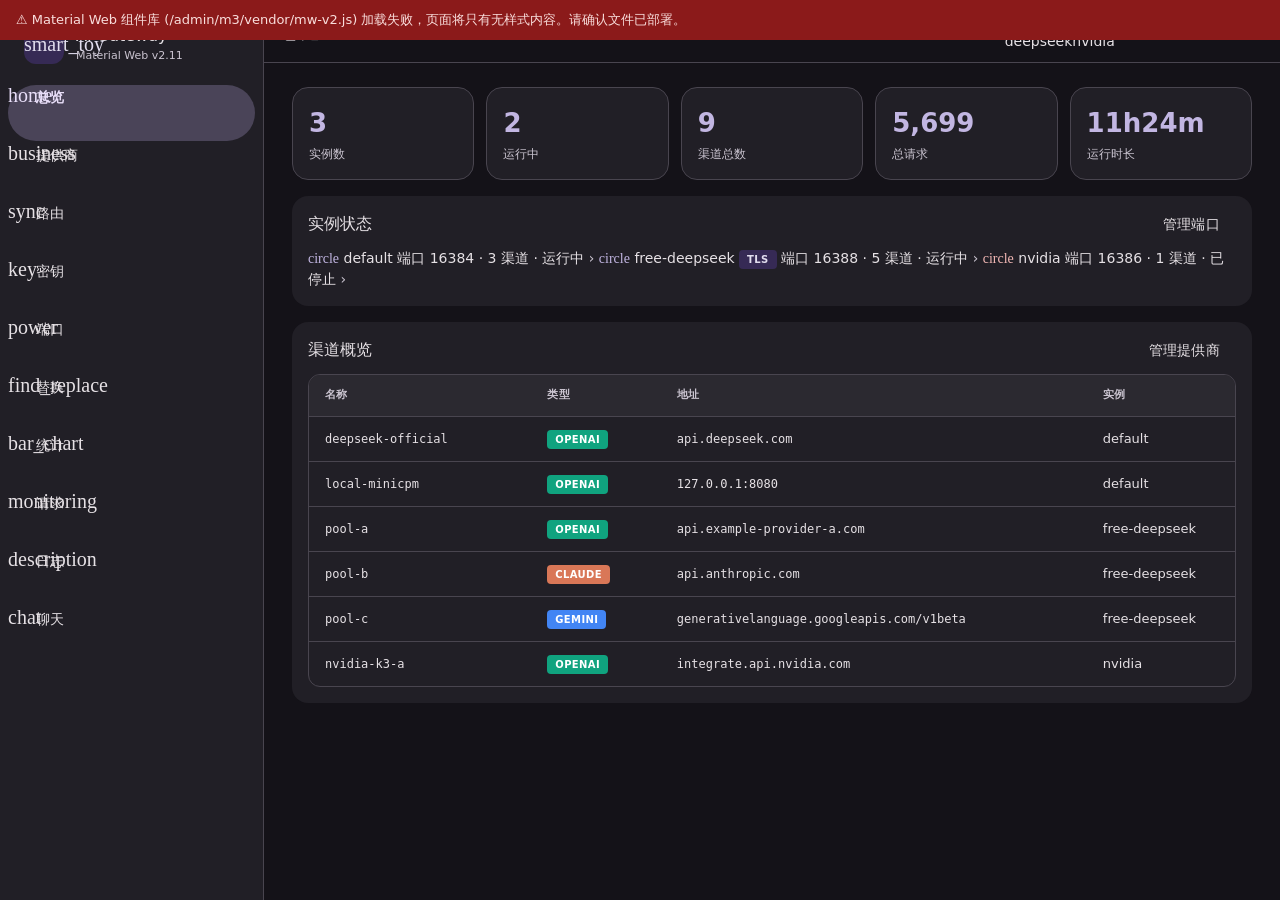
==== m3/v2/index.html @ 4de2e1b2 "first commit" ====
<!DOCTYPE html>
<html lang="zh-CN">
<head>
<meta charset="utf-8">
<meta name="viewport" content="width=device-width,initial-scale=1,viewport-fit=cover">
<meta name="theme-color" content="#141218">
<meta name="description" content="AI Gateway 管理面板 · Material Web 版">
<meta http-equiv="Cache-Control" content="no-cache,no-store,must-revalidate">
<title>AI Gateway · Material Web v2.11</title>
<style>
/* ============ Material Design 3 设计令牌 ============
   Material Web 组件原生读取 --md-sys-color-* / --md-sys-typescale-* / --md-sys-shape-*,
   所以这里定义的令牌会同时作用于组件与本页自定义结构, 保证视觉一致。 */
:root{
  /* === Material Design 3 Color Tokens (Dark) === */
  --md-sys-color-primary:#D0BCFF; --md-sys-color-on-primary:#381E72;
  --md-sys-color-primary-container:#4F378B; --md-sys-color-on-primary-container:#EADDFF;
  --md-sys-color-secondary:#CCC2DC; --md-sys-color-on-secondary:#332D41;
  --md-sys-color-secondary-container:#4A4458; --md-sys-color-on-secondary-container:#E8DEF8;
  --md-sys-color-tertiary:#EFB8C8; --md-sys-color-on-tertiary:#492532;
  --md-sys-color-tertiary-container:#633B48; --md-sys-color-on-tertiary-container:#FFD8E4;
  --md-sys-color-error:#F2B8B5; --md-sys-color-on-error:#601410;
  --md-sys-color-error-container:#8B1A1A; --md-sys-color-on-error-container:#F9DEDC;
  --md-sys-color-background:#141218; --md-sys-color-on-background:#E6E1E5;
  --md-sys-color-surface:#141218; --md-sys-color-on-surface:#E6E1E5;
  --md-sys-color-surface-variant:#49454F; --md-sys-color-on-surface-variant:#CAC4D0;
  --md-sys-color-surface-container-lowest:#0F0D13;
  --md-sys-color-surface-container-low:#1D1B20;
  --md-sys-color-surface-container:#211F26;
  --md-sys-color-surface-container-high:#2B2930;
  --md-sys-color-surface-container-highest:#36343B;
  --md-sys-color-inverse-surface:#E6E0E9; --md-sys-color-inverse-on-surface:#322F35;
  --md-sys-color-outline:#938F99; --md-sys-color-outline-variant:#49454F;
  --md-sys-color-shadow:#000000; --md-sys-color-scrim:#000000;
  --md-sys-color-surface-tint:#D0BCFF;
  --md-sys-color-primary-fixed:#EADDFF; --md-sys-color-on-primary-fixed:#21005D;
  --md-sys-color-primary-fixed-dim:#D0BCFF; --md-sys-color-on-primary-fixed-variant:#4F378B;
  --md-sys-color-secondary-fixed:#E8DEF8; --md-sys-color-on-secondary-fixed:#1D192B;
  --md-sys-color-secondary-fixed-dim:#CCC2DC; --md-sys-color-on-secondary-fixed-variant:#4A4458;
  --md-sys-color-tertiary-fixed:#FFD8E4; --md-sys-color-on-tertiary-fixed:#31111D;
  --md-sys-color-tertiary-fixed-dim:#EFB8C8; --md-sys-color-on-tertiary-fixed-variant:#633B48;
  --md-sys-color-error-fixed:#F9DEDC; --md-sys-color-on-error-fixed:#410E0B;
  --md-sys-color-error-fixed-dim:#F2B8B5; --md-sys-color-on-error-fixed-variant:#8B1A1A;
  
  /* === Typography Tokens ===
     注意: Material Web 组件读取的是「分量」令牌
     (--md-sys-typescale-<role>-size / -weight / -line-height / -font),
     只定义 font 简写组件读不到, 会退回内置默认(按钮 40px 高 / 14px 字 / Roboto),
     与本页 12~13px 的说明文字比例失调。故两套都写: 简写给本页自定义结构, 分量给组件。 */
  --md-ref-typeface-plain:system-ui,-apple-system,'Segoe UI',Roboto,'Noto Sans SC',sans-serif;
  --md-ref-typeface-brand:system-ui,-apple-system,'Segoe UI',Roboto,'Noto Sans SC',sans-serif;
  --md-ref-typeface-weight-regular:400;
  --md-ref-typeface-weight-medium:500;
  --md-ref-typeface-weight-bold:700;
  --md-sys-typescale-display-large:700 57px/64px sans-serif;
  --md-sys-typescale-headline-large:400 32px/40px sans-serif;
  --md-sys-typescale-headline-medium:400 28px/36px sans-serif;
  --md-sys-typescale-headline-small:400 24px/32px sans-serif;
  --md-sys-typescale-title-large:400 22px/28px sans-serif;
  --md-sys-typescale-title-medium:500 16px/24px sans-serif;
  --md-sys-typescale-title-small:500 14px/20px sans-serif;
  --md-sys-typescale-body-large:400 16px/24px sans-serif;
  --md-sys-typescale-body-medium:400 14px/24px sans-serif;
  --md-sys-typescale-body-small:400 12px/16px sans-serif;
  --md-sys-typescale-label-large:500 14px/20px sans-serif;
  --md-sys-typescale-label-medium:500 12px/16px sans-serif;
  --md-sys-typescale-label-small:500 11px/16px sans-serif;
  /* 分量令牌 (组件实际读取) */
  --md-sys-typescale-title-large-font:var(--md-ref-typeface-plain);      --md-sys-typescale-title-large-size:22px;      --md-sys-typescale-title-large-line-height:28px;      --md-sys-typescale-title-large-weight:400;
  --md-sys-typescale-title-medium-font:var(--md-ref-typeface-plain);     --md-sys-typescale-title-medium-size:16px;     --md-sys-typescale-title-medium-line-height:24px;     --md-sys-typescale-title-medium-weight:500;
  --md-sys-typescale-title-small-font:var(--md-ref-typeface-plain);      --md-sys-typescale-title-small-size:14px;      --md-sys-typescale-title-small-line-height:20px;      --md-sys-typescale-title-small-weight:500;
  --md-sys-typescale-body-large-font:var(--md-ref-typeface-plain);       --md-sys-typescale-body-large-size:16px;       --md-sys-typescale-body-large-line-height:24px;       --md-sys-typescale-body-large-weight:400;
  --md-sys-typescale-body-medium-font:var(--md-ref-typeface-plain);      --md-sys-typescale-body-medium-size:14px;      --md-sys-typescale-body-medium-line-height:20px;      --md-sys-typescale-body-medium-weight:400;
  --md-sys-typescale-body-small-font:var(--md-ref-typeface-plain);       --md-sys-typescale-body-small-size:12px;       --md-sys-typescale-body-small-line-height:16px;       --md-sys-typescale-body-small-weight:400;
  --md-sys-typescale-label-large-font:var(--md-ref-typeface-plain);      --md-sys-typescale-label-large-size:14px;      --md-sys-typescale-label-large-line-height:20px;      --md-sys-typescale-label-large-weight:500;
  --md-sys-typescale-label-medium-font:var(--md-ref-typeface-plain);     --md-sys-typescale-label-medium-size:12px;     --md-sys-typescale-label-medium-line-height:16px;     --md-sys-typescale-label-medium-weight:500;
  --md-sys-typescale-label-small-font:var(--md-ref-typeface-plain);      --md-sys-typescale-label-small-size:11px;      --md-sys-typescale-label-small-line-height:16px;      --md-sys-typescale-label-small-weight:500;
  /* headline-small: md-dialog 标题读取(缺 -font 会退回 Roboto, 中文标题字形与全站不一致) */
  --md-sys-typescale-headline-small-font:var(--md-ref-typeface-brand);   --md-sys-typescale-headline-small-size:24px;   --md-sys-typescale-headline-small-line-height:32px;  --md-sys-typescale-headline-small-weight:400;
  /* md-icon: 默认字体族是 Material Symbols Outlined(CDN 外链, 本机不可达)。
     改为跟随页面字体, 图标一律用 emoji 字形, 零外部依赖。 */
  --md-icon-font:'Material Symbols Outlined';
  --md-icon-size:22px;
  
  /* === Shape Tokens === */
  --md-sys-shape-corner-none:0px;
  --md-sys-shape-corner-tiny:2px;
  --md-sys-shape-corner-small:4px;
  --md-sys-shape-corner-medium:8px;
  --md-sys-shape-corner-large:12px;
  --md-sys-shape-corner-extra-large:16px;
  --md-sys-shape-corner-full:9999px;
  
  /* === Elevation Tokens === */
  --md-sys-elevation-level1:0 1px 3px 1px rgba(0,0,0,.15),0 1px 2px rgba(0,0,0,.3);
  --md-sys-elevation-level2:0 2px 6px 2px rgba(0,0,0,.15),0 1px 2px rgba(0,0,0,.3);
  --md-sys-elevation-level3:0 4px 8px 3px rgba(0,0,0,.15),0 1px 3px rgba(0,0,0,.3);
  
  /* 暗色专属补充: body 背景用的 surface-dim 必须在暗色下定义,
     否则 body{background:var(--md-sys-color-surface-dim)} 整条声明失效 */
  --md-sys-color-surface-dim:#141218; --md-sys-color-surface-bright:#3B383E;
  /* 卡片圆角加深(覆盖上面的基础值) */
  --md-sys-shape-corner-medium:12px; --md-sys-shape-corner-large:16px;

  color-scheme:dark;
}
[data-theme="light"]{
    --md-sys-color-primary:#6750A4; --md-sys-color-on-primary:#FFFFFF;
    --md-sys-color-primary-container:#EADDFF; --md-sys-color-on-primary-container:#21005D;
    --md-sys-color-secondary:#625B71; --md-sys-color-on-secondary:#FFFFFF;
    --md-sys-color-secondary-container:#E8DEF8; --md-sys-color-on-secondary-container:#1D192B;
    --md-sys-color-error:#B3261E; --md-sys-color-on-error:#FFFFFF;
    --md-sys-color-error-container:#F9DEDC; --md-sys-color-on-error-container:#410E0B;
    --md-sys-color-surface-dim:#DED8E1; --md-sys-color-surface:#FEF7FF;
    --md-sys-color-surface-bright:#FEF7FF;
    --md-sys-color-surface-container-lowest:#FFFFFF; --md-sys-color-surface-container-low:#F7F2FA;
    --md-sys-color-surface-container:#F3EDF7; --md-sys-color-surface-container-high:#ECE6F0;
    --md-sys-color-surface-container-highest:#E6E0E9;
    --md-sys-color-on-surface:#1D1B20; --md-sys-color-on-surface-variant:#49454F;
    --md-sys-color-outline:#79747E; --md-sys-color-outline-variant:#CAC4D0;
    --md-sys-color-inverse-surface:#322F35; --md-sys-color-inverse-on-surface:#F5EFF7;
    color-scheme: light;
  }
*,*::before,*::after{box-sizing:border-box;margin:0;padding:0}
html{-webkit-tap-highlight-color:transparent}
body{
  font-family:system-ui,-apple-system,'Segoe UI',Roboto,'Noto Sans SC',sans-serif;
  background:var(--md-sys-color-surface-dim); color:var(--md-sys-color-on-surface);
  font-size:14px; line-height:1.5; height:100dvh;
  display:flex; position:fixed; inset:0;
}
@media(prefers-reduced-motion:reduce){*,*::before,*::after{animation-duration:.01ms!important;transition-duration:.01ms!important}}

/* ============ 兼容性提示条 ============ */
.compat-bar{position:fixed;top:0;left:0;right:0;z-index:9999;padding:10px 16px;font-size:13px;
  background:var(--md-sys-color-error-container);color:var(--md-sys-color-on-error-container);display:none}
.compat-bar.show{display:block}

/* ============ 桌面侧栏 ============ */
.rail{display:none;width:264px;flex-shrink:0;flex-direction:column;gap:4px;padding:12px 8px;
  background:var(--md-sys-color-surface-container);border-right:1px solid var(--md-sys-color-outline-variant);overflow-y:auto}
.rail-brand{display:flex;align-items:center;gap:12px;padding:12px 16px 16px}
.rail-brand .logo{width:40px;height:40px;border-radius:12px;background:var(--md-sys-color-primary-container);
  color:var(--md-sys-color-on-primary-container);display:grid;place-items:center;font-size:20px;flex-shrink:0}
.rail-brand .name{font-size:16px;font-weight:500}
.rail-brand .ver{font-size:11px;color:var(--md-sys-color-on-surface-variant)}
.rail md-list{display:flex;flex-direction:column;gap:2px}
.rail md-list-item{border-radius:999px;cursor:pointer;min-height:56px;
  --md-list-container-color:transparent;--md-list-item-leading-icon-color:var(--md-sys-color-on-surface-variant)}
.rail md-list-item[active]{background:var(--md-sys-color-secondary-container);color:var(--md-sys-color-on-secondary-container)}
.rail md-list-item[active] [slot=headline]{font-weight:600}
.rail md-list-item [slot=start]{font-size:22px;width:24px;text-align:center}

/* ============ 主区 ============ */
.shell{flex:1;display:flex;flex-direction:column;min-width:0}
.topbar{display:flex;align-items:center;justify-content:space-between;gap:8px;flex-wrap:wrap;
  padding:10px 16px;background:var(--md-sys-color-surface);border-bottom:1px solid var(--md-sys-color-outline-variant);flex-shrink:0}
.topbar h1{font-size:20px;font-weight:500;letter-spacing:.1px;min-width:0;overflow:hidden;text-overflow:ellipsis;white-space:nowrap}
.topbar .tools{display:flex;align-items:center;gap:6px;flex-wrap:wrap;min-width:0}
/* 顶栏控件紧凑化: 选择器去浮标签缩高度、芯片图标不贴字、刷新按钮同高 */
#topInst{--md-outlined-field-top-space:8px;--md-outlined-field-bottom-space:8px;
  --md-sys-typescale-body-large-size:14px;--md-sys-typescale-body-large-line-height:20px;
  width:118px;min-width:118px;max-width:118px}
#modeChip{--md-assist-chip-icon-label-space:6px}
#modeChip md-icon{--md-icon-size:18px}
#refreshBtn{--md-outlined-icon-button-container-height:36px;--md-outlined-icon-button-icon-size:20px}
.main{flex:1;display:flex;flex-direction:column;overflow-y:auto;-webkit-overflow-scrolling:touch;
  overscroll-behavior:contain;padding:20px;padding-bottom:calc(20px + env(safe-area-inset-bottom))}
.page{flex:0 0 auto}
/* 页面切换动画 */
.page.anim-in{animation:pageIn .28s cubic-bezier(.2,0,0,1)}
@keyframes pageIn{from{opacity:0;transform:translateY(8px)}to{opacity:1;transform:translateY(0)}}
@media(prefers-reduced-motion:reduce){.page.anim-in{animation:none}}
@media(min-width:840px){ .rail{display:flex} .navbar{display:none!important} .main{padding:24px 28px} }
@media(max-width:839px){ .main{padding:16px;padding-bottom:calc(96px + env(safe-area-inset-bottom))} }

/* ============ 移动底部导航 ============ */
.navbar{position:fixed;bottom:0;left:0;right:0;z-index:100;padding-bottom:env(safe-area-inset-bottom)}
md-navigation-bar.navbar{background:var(--md-sys-color-surface-container);border-top:1px solid var(--md-sys-color-outline-variant)}

/* ============ Material Web 未提供的结构件 ============ */
/* 统计卡 */
.stat-row{display:grid;grid-template-columns:repeat(auto-fit,minmax(140px,1fr));gap:12px;margin-bottom:16px}
.stat-box{background:var(--md-sys-color-surface-container);border-radius:var(--md-sys-shape-corner-large);
  padding:16px;border:1px solid var(--md-sys-color-outline-variant);min-width:0}
.stat-box .num{font-size:26px;font-weight:600;color:var(--md-sys-color-primary);min-width:0;
  overflow:hidden;text-overflow:ellipsis;white-space:nowrap;font-variant-numeric:tabular-nums}
.stat-box .lbl{font-size:12px;color:var(--md-sys-color-on-surface-variant);margin-top:2px}
@media(max-width:600px){ .stat-row{grid-template-columns:repeat(2,1fr)} .stat-box .num{font-size:22px} }

/* 表格: Material Web 无表格组件, 保留手写。定宽 + 截断, 机制上禁止横向拖动 */
.tbl-wrap{border-radius:var(--md-sys-shape-corner-medium);border:1px solid var(--md-sys-color-outline-variant);overflow:hidden}
table.tbl{width:100%;table-layout:fixed;border-collapse:collapse;font-size:13px}
.tbl th,.tbl td{padding:12px 16px;text-align:left;border-bottom:1px solid var(--md-sys-color-outline-variant);
  overflow:hidden;text-overflow:ellipsis;white-space:nowrap}
.tbl th{font-size:11px;font-weight:600;text-transform:uppercase;letter-spacing:.04em;
  color:var(--md-sys-color-on-surface-variant);background:var(--md-sys-color-surface-container-high)}
.tbl tr:last-child td{border-bottom:none}
.tbl .mono{font-family:ui-monospace,SFMono-Regular,Menlo,Monaco,Consolas,monospace;font-size:12px}
.truncate{overflow:hidden;text-overflow:ellipsis;white-space:nowrap}
.row-acts{display:flex;gap:8px;flex-wrap:wrap}
@media(max-width:600px){
  .tbl th,.tbl td{padding:8px 10px}
  .tbl{font-size:12px}
  .tbl .mono{font-size:11px}
  .row-acts{flex-direction:row;gap:6px;flex-wrap:nowrap;justify-content:flex-end}
  /* 提供商表(6列)手机上收起 类型/代理/模型, 只留 名称/BaseURL/操作 */
  #pv-table th:nth-child(2),#pv-table td:nth-child(2),
  #pv-table th:nth-child(4),#pv-table td:nth-child(4),
  #pv-table th:nth-child(5),#pv-table td:nth-child(5){display:none}
  /* !important: th 上有内联宽度, 内联样式优先级高于普通 CSS, 不加会被忽略 */
  #pv-table th:nth-child(1),#pv-table td:nth-child(1){width:44%!important}
  #pv-table th:nth-child(3),#pv-table td:nth-child(3){width:26%!important}
  #pv-table th:nth-child(6),#pv-table td:nth-child(6){width:30%!important}
  /* 代理表: 收窄前三列, 给操作列留足空间 */
  #px-table th:nth-child(1),#px-table td:nth-child(1){width:18%!important}
  #px-table th:nth-child(2),#px-table td:nth-child(2){width:12%!important}
  #px-table th:nth-child(3),#px-table td:nth-child(3){width:40%!important}
  #px-table th:nth-child(4),#px-table td:nth-child(4){width:30%!important}
  /* 表格内操作按钮紧凑化: 默认 min-width:64px 的按钮在窄列里放不下会被裁 */
  .tbl .row-acts md-outlined-button,.tbl .row-acts md-text-button{
    min-width:0!important;padding:0 8px!important;font-size:12px!important;
    --md-outlined-button-container-height:32px;--md-text-button-container-height:32px;
    --md-outlined-button-label-text-size:12px;--md-text-button-label-text-size:12px;
    --md-outlined-button-icon-size:16px;--md-text-button-icon-size:16px;
    --md-sys-typescale-label-large-size:12px;--md-sys-typescale-label-large-line-height:16px}
  .tbl .row-acts{gap:4px}
  #ov-ch-table th:nth-child(2),#ov-ch-table td:nth-child(2){display:none}
}

/* 日志 */
.log-box{background:var(--md-sys-color-surface-container-lowest);border:1px solid var(--md-sys-color-outline-variant);
  border-radius:var(--md-sys-shape-corner-large);padding:16px;font-family:ui-monospace,Menlo,Consolas,monospace;
  font-size:12px;max-height:400px;overflow-y:auto;white-space:pre-wrap;overflow-wrap:anywhere;word-break:normal;
  color:var(--md-sys-color-on-surface-variant)}
#page-logs{flex:1 1 auto;min-height:0;display:flex;flex-direction:column}
#page-logs md-filled-card{flex:1 1 auto;min-height:0;display:flex;flex-direction:column}
#page-logs .card-head{flex-shrink:0}
#lg-box{flex:1 1 auto;min-height:0;max-height:none;border:none;background:transparent;padding:0 4px}

/* 聊天 */
#page-chat{flex:1 1 auto;min-height:0;display:flex;flex-direction:column}
#page-chat md-filled-card{flex:1 1 auto;min-height:0;display:flex;flex-direction:column;overflow:hidden}
#page-chat .card-head{flex-shrink:0}
.chat-msgs{flex:1 1 auto;min-height:0;overflow-y:auto;-webkit-overflow-scrolling:touch;overscroll-behavior:contain;
  display:flex;flex-direction:column;gap:14px;padding:16px 4px}
.chat-msg{display:flex;gap:10px;align-items:flex-start;flex:0 0 auto}
.chat-ava{width:32px;height:32px;border-radius:50%;display:grid;place-items:center;font-size:15px;flex-shrink:0;
  background:var(--md-sys-color-secondary-container);color:var(--md-sys-color-on-secondary-container)}
.chat-msg.user .chat-ava{background:var(--md-sys-color-primary-container);color:var(--md-sys-color-on-primary-container)}
.chat-body{flex:1 1 auto;min-width:0}
.chat-meta{display:flex;align-items:center;gap:8px;margin-bottom:4px;font-size:11px;font-weight:500;
  letter-spacing:.3px;color:var(--md-sys-color-on-surface-variant)}
.chat-meta .who{color:var(--md-sys-color-on-surface)}
.chat-copy{border:none;background:transparent;color:var(--md-sys-color-on-surface-variant);font-size:11px;
  cursor:pointer;padding:2px 6px;border-radius:6px;line-height:1;opacity:.7;font-family:inherit}
.chat-copy:hover{background:var(--md-sys-color-surface-container-highest);opacity:1}
.chat-bubble{background:var(--md-sys-color-surface-container-high);border-radius:4px 14px 14px 14px;
  padding:10px 14px;font-size:14px;line-height:1.65;white-space:pre-wrap;overflow-wrap:anywhere;
  word-break:normal;color:var(--md-sys-color-on-surface)}
.chat-msg.user .chat-bubble{background:var(--md-sys-color-primary-container);color:var(--md-sys-color-on-primary-container)}
.chat-cursor::after{content:'▍';margin-left:1px;color:var(--md-sys-color-primary);animation:blink 1s step-end infinite}
@keyframes blink{50%{opacity:0}}
.chat-jump{position:absolute;left:50%;bottom:92px;transform:translateX(-50%);z-index:5}
.chat-input-row{display:flex;align-items:flex-end;gap:8px;padding:12px 4px 0;flex-shrink:0}
.chat-input-row md-outlined-text-field{flex:1 1 auto;min-width:0}
@media(max-width:600px){ .chat-msgs{padding:12px 0} .chat-input-row{padding:10px 0 0} }

/* 卡片内通用 */
.card-head{display:flex;align-items:center;justify-content:space-between;gap:8px 12px;flex-wrap:wrap;margin-bottom:12px}
.card-title{font-size:16px;font-weight:500}
.card-sub{font-size:13px;color:var(--md-sys-color-on-surface-variant)}
md-filled-card{background:var(--md-sys-color-surface-container);border-radius:var(--md-sys-shape-corner-large);
  padding:16px;margin-bottom:16px;display:block}
md-list{display:block}
md-list-item{--md-list-container-color:transparent}
.list-gap{display:flex;flex-direction:column;gap:8px}
.empty{padding:40px 16px;text-align:center;color:var(--md-sys-color-on-surface-variant)}
.tag{display:inline-block;font-size:10px;font-weight:600;padding:2px 8px;border-radius:4px;text-transform:uppercase;letter-spacing:.04em}
.tag.openai{background:#10A37F;color:#fff}.tag.claude{background:#D97757;color:#fff}.tag.gemini{background:#4285F4;color:#fff}
.tag.default{background:var(--md-sys-color-primary-container);color:var(--md-sys-color-on-primary-container)}
.muted{color:var(--md-sys-color-on-surface-variant)}
.small{font-size:12px}
.grid-form{display:flex;gap:16px;flex-wrap:wrap}
.grid-form > *{flex:1 1 180px;min-width:0}
.hidden{display:none!important}

/* Snackbar (Material Web v2 已移除 md-snackbar, 保留原生实现) */
#snackbar{position:fixed;left:50%;bottom:96px;transform:translateX(-50%) translateY(20px);
  background:var(--md-sys-color-inverse-surface);color:var(--md-sys-color-inverse-on-surface);
  padding:14px 24px;border-radius:8px;font-size:14px;font-weight:500;box-shadow:0 4px 12px rgba(0,0,0,.4);
  z-index:3000;opacity:0;transition:opacity .3s,transform .3s;max-width:90vw;pointer-events:none}
#snackbar.show{opacity:1;transform:translateX(-50%) translateY(0)}
#snackbar.err{background:var(--md-sys-color-error-container);color:var(--md-sys-color-on-error-container)}
/* ============ Dialog 样式 ============ */
/* ============ 对话框(纯 HTML/CSS, 不依赖 shadow DOM) ============ */
.dlg-overlay{position:fixed;inset:0;z-index:5000;display:flex;align-items:center;justify-content:center;
  background:rgba(0,0,0,.5);backdrop-filter:blur(2px);padding:16px}
.dlg-overlay[hidden]{display:none}
.dlg-box{background:var(--md-sys-color-surface-container-high);border-radius:28px;
  width:min(420px,100%);max-height:min(80vh,600px);display:flex;flex-direction:column;
  box-shadow:0 8px 32px rgba(0,0,0,.4);overflow:hidden}
.dlg-head{display:flex;align-items:center;justify-content:space-between;padding:20px 24px 0;flex-shrink:0}
.dlg-head h3{font-size:18px;font-weight:500;line-height:26px;margin:0;color:var(--md-sys-color-on-surface)}
.dlg-x{background:none;border:none;color:var(--md-sys-color-on-surface-variant);font-size:18px;
  width:32px;height:32px;border-radius:50%;cursor:pointer;display:flex;align-items:center;justify-content:center;flex-shrink:0}
.dlg-x:hover{background:var(--md-sys-color-surface-container-highest)}
.dlg-body{padding:16px 24px;overflow-y:auto;flex:1;display:flex;flex-direction:column;gap:14px}
.dlg-foot{display:flex;justify-content:flex-end;gap:8px;padding:12px 24px 20px;flex-shrink:0}
/* 纯 HTML 按钮(对话框内用) */
.pbtn{border:none;cursor:pointer;font-size:13px;font-weight:500;border-radius:20px;
  height:34px;padding:0 20px;display:inline-flex;align-items:center;justify-content:center;gap:6px;
  transition:background .15s,box-shadow .15s;font-family:inherit}
.pbtn-filled{background:var(--md-sys-color-primary);color:var(--md-sys-color-on-primary)}
.pbtn-filled:hover{box-shadow:0 2px 8px rgba(0,0,0,.25)}
.pbtn-text{background:transparent;color:var(--md-sys-color-primary)}
.pbtn-text:hover{background:var(--md-sys-color-primary);opacity:.08}
.pbtn[hidden]{display:none}
/* 模型改名标签编辑器 */
.mm-row{display:grid;grid-template-columns:1fr 1fr 48px;gap:8px;align-items:stretch}
.mm-row md-outlined-text-field{width:100%;--md-outlined-field-top-space:12px;--md-outlined-field-bottom-space:12px;--md-sys-typescale-body-large-size:13px}
.mm-add-btn{width:48px;border:none;border-radius:12px;cursor:pointer;background:var(--md-sys-color-primary);color:var(--md-sys-color-on-primary);display:flex;align-items:center;justify-content:center}
.mm-add-btn .msym{font-size:22px}
.mm-chips{display:flex;flex-wrap:wrap;gap:6px;margin-top:2px}
.mm-chip{display:inline-flex;align-items:center;gap:5px;background:var(--md-sys-color-surface-container-highest);
  border:1px solid var(--md-sys-color-outline-variant);border-radius:16px;padding:4px 5px 4px 10px;font-size:12px;
  max-width:100%;touch-action:pan-y;transition:transform .18s cubic-bezier(.2,0,0,1),opacity .18s;user-select:none}
.mm-chip .arrow{color:var(--md-sys-color-primary)}
.mm-chip .nm{max-width:120px;overflow:hidden;text-overflow:ellipsis;white-space:nowrap}
.mm-x{border:none;background:none;color:var(--md-sys-color-on-surface-variant);cursor:pointer;font-size:13px;
  width:22px;height:22px;border-radius:50%;display:flex;align-items:center;justify-content:center;padding:0;flex-shrink:0}
.mm-x:hover{color:var(--md-sys-color-error);background:var(--md-sys-color-error-container)}

/* ============ 组件尺寸与页面文字比例协调 ============
   Material Web 按钮默认 40px 高 / 14px 字, 而本页表格与列表正文是 12~13px,
   视觉上按钮明显偏大。这里统一到 MD3「小按钮」档(32px / 13px), 并让文字层级明确。 */
/* 按钮尺寸: 不压缩高度(避免文字溢出), 只控字号+加水平内边距让文字有呼吸空间 */
md-text-button,md-outlined-button,md-filled-button,md-filled-tonal-button{min-width:64px!important;
  border-radius:16px!important;padding:0 16px!important;
  --md-text-button-container-shape:16px;--md-outlined-button-container-shape:16px;
  --md-filled-button-container-shape:16px;--md-filled-tonal-button-container-shape:16px;
  font-size:14px!important;letter-spacing:.02em;
  --md-sys-typescale-label-large-size:14px;
  --md-text-button-container-height:36px;--md-text-button-label-text-size:14px;--md-text-button-label-text-line-height:20px;--md-text-button-icon-size:18px;
  --md-outlined-button-container-height:36px;--md-outlined-button-label-text-size:14px;--md-outlined-button-label-text-line-height:20px;--md-outlined-button-icon-size:18px;
  --md-filled-button-container-height:36px;--md-filled-button-label-text-size:14px;--md-filled-button-label-text-line-height:20px;--md-filled-button-icon-size:18px;
  --md-filled-tonal-button-container-height:36px;--md-filled-tonal-button-label-text-size:14px;--md-filled-tonal-button-label-text-line-height:20px;--md-filled-tonal-button-icon-size:18px}
md-text-button       {--md-text-button-container-height:36px;       --md-text-button-label-text-size:14px;       --md-text-button-label-text-line-height:20px;       --md-text-button-icon-size:18px}
md-outlined-button   {--md-outlined-button-container-height:36px;   --md-outlined-button-label-text-size:14px;   --md-outlined-button-label-text-line-height:20px;   --md-outlined-button-icon-size:18px}
md-filled-button     {--md-filled-button-container-height:36px;     --md-filled-button-label-text-size:14px;     --md-filled-button-label-text-line-height:20px;     --md-filled-button-icon-size:18px}
md-filled-tonal-button{--md-filled-tonal-button-container-height:36px;--md-filled-tonal-button-label-text-size:14px;--md-filled-tonal-button-label-text-line-height:20px;--md-filled-tonal-button-icon-size:18px}
md-assist-chip       {font-size:13px!important;
  --md-assist-chip-container-height:32px;--md-assist-chip-label-text-size:13px;--md-assist-chip-label-text-line-height:18px;--md-assist-chip-icon-size:16px}
md-list-item         {--md-list-item-label-text-size:14px;--md-list-item-label-text-line-height:20px;
                      --md-list-item-supporting-text-size:12px;--md-list-item-supporting-text-line-height:16px;
                      --md-list-item-trailing-supporting-text-size:12px;--md-list-item-trailing-supporting-text-line-height:16px;
                      --md-list-item-one-line-container-height:56px;--md-list-item-two-line-container-height:64px}
md-navigation-bar    {--md-navigation-bar-container-height:64px;--md-navigation-bar-icon-size:22px;
                      --md-navigation-bar-label-text-size:12px;--md-navigation-bar-label-text-line-height:16px}
/* emoji 图标: md-icon 默认按 Material Symbols 字体渲染(外链不可达), 改用系统字体并允许 emoji 着色 */
/* Material Symbols Outlined: 本地字体(/admin/m3/vendor/), 零 CDN 依赖 */
@font-face{
  font-family:'Material Symbols Outlined';
  font-style:normal;font-weight:400;
  src:url('/admin/m3/vendor/material-symbols-outlined.woff2') format('woff2');
  font-display:block}
/* 非 md-icon 场景(logo/头像/tag 内小图标)通用词形图标类 */
.msym{font-family:'Material Symbols Outlined';font-weight:normal;font-style:normal;
  display:inline-block;line-height:1;letter-spacing:normal;text-transform:none;white-space:nowrap;
  direction:ltr;font-feature-settings:'liga';-webkit-font-smoothing:antialiased;
  font-variation-settings:'FILL' 0,'wght' 400,'GRAD' 0,'opsz' 24;user-select:none}
.tag .msym{font-size:11px;vertical-align:-1px;margin-right:1px}
.msym.ok{color:var(--md-sys-color-primary);font-variation-settings:'FILL' 1,'wght' 400,'GRAD' 0,'opsz' 24}
.msym.err{color:var(--md-sys-color-error);font-variation-settings:'FILL' 1,'wght' 400,'GRAD' 0,'opsz' 24}
md-icon{font-feature-settings:'liga';letter-spacing:normal;line-height:1;
  font-variation-settings:'FILL' 0,'wght' 400,'GRAD' 0,'opsz' 24}
md-navigation-tab md-icon[slot=active-icon]{font-variation-settings:'FILL' 1,'wght' 400,'GRAD' 0,'opsz' 24}
.rail md-list-item [slot=start]{font-size:20px;width:24px;text-align:center;flex-shrink:0}
</style>
</head>
<body>

<div class="compat-bar" id="compatBar" role="alert"></div>

<!-- ============ 桌面侧栏 ============ -->
<nav class="rail" id="rail" aria-label="主导航">
  <div class="rail-brand">
    <div class="logo" aria-hidden="true"><span class="msym">smart_toy</span></div>
    <div><div class="name">AI Gateway</div><div class="ver">Material Web v2.11</div></div>
  </div>
  <md-list id="railList"></md-list>
</nav>

<!-- ============ 主区 ============ -->
<div class="shell">
  <header class="topbar">
    <h1 id="pageTitle">总览</h1>
    <div class="tools">
      <md-assist-chip id="modeChip" label="Mock" aria-label="切换数据源"><md-icon slot="icon" id="modeChipIc">inventory_2</md-icon></md-assist-chip>
      <md-outlined-select id="topInst" aria-label="当前实例"></md-outlined-select>
      <md-outlined-icon-button id="refreshBtn" aria-label="刷新" title="刷新"><md-icon>refresh</md-icon></md-outlined-icon-button>
      <md-outlined-icon-button id="keyBtn" aria-label="管理密码" title="管理密码"><md-icon>key</md-icon></md-outlined-icon-button>
      <md-outlined-icon-button id="thBtn" aria-label="主题" title="主题"><md-icon>palette</md-icon></md-outlined-icon-button>
    </div>
  </header>

  <main class="main" id="main">

    <section id="page-overview" class="page">
      <div class="stat-row" role="region" aria-label="统计概览">
        <div class="stat-box"><div class="num" id="ov-instances">-</div><div class="lbl">实例数</div></div>
        <div class="stat-box"><div class="num" id="ov-running">-</div><div class="lbl">运行中</div></div>
        <div class="stat-box"><div class="num" id="ov-channels">-</div><div class="lbl">渠道总数</div></div>
        <div class="stat-box"><div class="num" id="ov-requests">-</div><div class="lbl">总请求</div></div>
        <div class="stat-box"><div class="num" id="ov-uptime">-</div><div class="lbl">运行时长</div></div>
      </div>
      <md-filled-card>
        <div class="card-head"><div><div class="card-title">实例状态</div></div>
          <md-text-button data-goto="ports">管理端口</md-text-button></div>
        <div id="ov-inst-list"><md-linear-progress indeterminate></md-linear-progress></div>
      </md-filled-card>
      <md-filled-card>
        <div class="card-head"><div><div class="card-title">渠道概览</div></div>
          <md-text-button data-goto="providers">管理提供商</md-text-button></div>
        <div id="ov-ch-list"><div class="empty">加载中…</div></div>
      </md-filled-card>
    </section>

    <section id="page-providers" class="page hidden" hidden>
      <md-filled-card>
        <div class="card-head">
          <div><div class="card-title">AI 提供商</div><div class="card-sub">管理渠道配置</div></div>
          <md-filled-button id="pv-add"><md-icon slot="icon">add</md-icon>添加渠道</md-filled-button>
        </div>
        <div class="tbl-wrap"><table class="tbl" id="pv-table" aria-label="渠道列表">
          <thead><tr><th style="width:15%">名称</th><th style="width:9%">类型</th><th style="width:26%">Base URL</th><th style="width:11%">代理</th><th style="width:17%">模型</th><th style="width:22%"></th></tr></thead>
          <tbody></tbody></table></div>
      </md-filled-card>
      <md-filled-card>
        <div class="card-head"><div><div class="card-title">代理服务器</div><div class="card-sub">渠道出站代理(SOCKS5 / HTTP)</div></div>
          <md-filled-tonal-button id="px-add"><md-icon slot="icon">add</md-icon>添加代理</md-filled-tonal-button>
        </div>
        <div class="tbl-wrap"><table class="tbl" id="px-table" aria-label="代理列表">
          <thead><tr><th style="width:20%">名称</th><th style="width:14%">类型</th><th style="width:42%">地址</th><th style="width:24%"></th></tr></thead>
          <tbody></tbody></table></div>
      </md-filled-card>
    </section>

    <section id="page-routing" class="page hidden" hidden>
      <md-filled-card>
        <div class="card-head"><div><div class="card-title">路由策略</div><div class="card-sub">模型映射与故障切换</div></div></div>
        <div class="grid-form" style="margin-bottom:16px">
          <md-outlined-text-field id="rt-maxRetry" label="最大重试" type="number" value="3" helper="失败后切换上限"></md-outlined-text-field>
          <md-outlined-text-field id="rt-timeout" label="超时(秒)" type="number" value="60" helper="请求阈值"></md-outlined-text-field>
          <md-outlined-text-field id="rt-cooldown" label="冷却(秒)" type="number" value="30" helper="渠道冷却期"></md-outlined-text-field>
        </div>
        <div style="display:flex;align-items:center;gap:10px;margin-bottom:16px;padding:10px 14px;border:1px solid var(--md-sys-color-outline-variant);border-radius:12px">
          <md-switch id="rt-redact"></md-switch>
          <div style="min-width:0">
            <div style="font-size:14px">隐私过滤</div>
            <div style="font-size:12px;color:var(--md-sys-color-on-surface-variant)">转发前把请求里的密钥/token(sk-…、Bearer、GitHub/AWS/Google 等格式)替换为 *** ; 重启实例生效</div>
          </div>
        </div>
        <div style="display:flex;align-items:center;gap:10px;margin-bottom:16px;padding:10px 14px;border:1px solid var(--md-sys-color-outline-variant);border-radius:12px;flex-wrap:wrap">
          <md-switch id="rt-modelSync"></md-switch>
          <div style="min-width:0;flex:1">
            <div style="font-size:14px">模型自动同步</div>
            <div style="font-size:12px;color:var(--md-sys-color-on-surface-variant)">定期拉取上游模型列表, 合并进渠道(只增不减); 立即生效</div>
          </div>
          <md-outlined-text-field id="rt-syncInterval" label="间隔(小时)" type="number" style="width:100px" value="24"></md-outlined-text-field>
          <md-filled-tonal-button id="rt-syncNow">立即同步</md-filled-tonal-button>
        </div>
        <div class="flex" style="display:flex;gap:8px;margin-bottom:16px">
          <md-filled-button id="rt-save">保存策略</md-filled-button>
          <md-text-button id="rt-reset">重置</md-text-button>
        </div>
        <div class="card-title" style="margin-bottom:8px">渠道与映射</div>
        <div id="rt-channels" class="list-gap"><div class="empty">加载中…</div></div>
      </md-filled-card>
    </section>

    <section id="page-replace" class="page hidden" hidden>
      <md-filled-card>
        <div class="card-head"><div><div class="card-title">发送替换</div><div class="card-sub">请求发给上游前, 对文本按正则规则替换 (跳过 model 字段与图片数据)</div></div></div>
        <div class="mm-row">
          <md-outlined-text-field id="rp-out-find" label="查找(正则)"></md-outlined-text-field>
          <md-outlined-text-field id="rp-out-to" label="替换为(可用$1)"></md-outlined-text-field>
          <button type="button" class="mm-add-btn" id="rp-out-add" aria-label="添加"><span class="msym">add</span></button>
        </div>
        <div style="display:flex;align-items:center;gap:6px;margin:6px 0 2px">
          <md-checkbox id="rp-out-ci"></md-checkbox><span style="font-size:12px;color:var(--md-sys-color-on-surface-variant)">忽略大小写</span>
          <span style="font-size:12px;color:var(--md-sys-color-on-surface-variant);margin-left:auto">改动即时保存, 重启实例生效</span>
        </div>
        <div class="mm-chips" id="rp-out-chips"></div>
      </md-filled-card>
      <md-filled-card>
        <div class="card-head"><div><div class="card-title">接收替换</div><div class="card-sub">收到响应后, 对文本按正则规则替换 (流式按行/片段处理)</div></div></div>
        <div class="mm-row">
          <md-outlined-text-field id="rp-inc-find" label="查找(正则)"></md-outlined-text-field>
          <md-outlined-text-field id="rp-inc-to" label="替换为(可用$1)"></md-outlined-text-field>
          <button type="button" class="mm-add-btn" id="rp-inc-add" aria-label="添加"><span class="msym">add</span></button>
        </div>
        <div style="display:flex;align-items:center;gap:6px;margin:6px 0 2px">
          <md-checkbox id="rp-inc-ci"></md-checkbox><span style="font-size:12px;color:var(--md-sys-color-on-surface-variant)">忽略大小写</span>
        </div>
        <div class="mm-chips" id="rp-inc-chips"></div>
      </md-filled-card>
      <md-filled-card>
        <div class="card-head"><div><div class="card-title">测试</div><div class="card-sub">在本地试跑当前规则, 看转换效果</div></div></div>
        <md-outlined-text-field id="rp-test-in" label="输入文本" type="textarea" rows="2"></md-outlined-text-field>
        <div style="display:flex;gap:8px;margin:10px 0">
          <md-filled-tonal-button id="rp-test-out-btn">按发送规则替换</md-filled-tonal-button>
          <md-filled-tonal-button id="rp-test-inc-btn">按接收规则替换</md-filled-tonal-button>
        </div>
        <div class="mono" id="rp-test-result" style="white-space:pre-wrap;word-break:break-all;font-size:13px;min-height:38px;padding:8px;border:1px solid var(--md-sys-color-outline-variant);border-radius:8px">（结果）</div>
      </md-filled-card>
    </section>
    <section id="page-keys" class="page hidden" hidden>
      <md-filled-card>
        <div class="card-head"><div><div class="card-title">API 密钥</div><div class="card-sub">网关密码与渠道密钥</div></div></div>
        <div class="grid-form" style="margin-bottom:16px">
          <md-outlined-text-field id="ky-gatewayKey" label="网关密码 gatewayKey" type="password" helper="留空=不校验"></md-outlined-text-field>
          <md-outlined-text-field id="ky-adminKey" label="管理密码 adminKey" type="password" helper="留空=免密管理(不设密码)"></md-outlined-text-field>
        </div>
        <div id="ky-channels" class="list-gap" style="margin-bottom:16px"></div>
        <md-filled-button id="ky-save">保存密钥</md-filled-button>
      </md-filled-card>
    </section>

    <section id="page-ports" class="page hidden" hidden>
      <md-filled-card>
        <div class="card-head">
          <div><div class="card-title">服务端口</div><div class="card-sub">多实例管理</div></div>
          <md-filled-button id="pt-new"><md-icon slot="icon">add</md-icon>新建实例</md-filled-button>
        </div>
        <div id="pt-list" class="list-gap"><md-linear-progress indeterminate></md-linear-progress></div>
      </md-filled-card>
    </section>

    <section id="page-stats" class="page hidden" hidden>
      <div class="stat-row">
        <div class="stat-box"><div class="num" id="st-requests">-</div><div class="lbl">请求数</div></div>
        <div class="stat-box"><div class="num" id="st-errors">-</div><div class="lbl">错误数</div></div>
        <div class="stat-box"><div class="num" id="st-uptime">-</div><div class="lbl">运行时长</div></div>
        <div class="stat-box"><div class="num" id="st-rps">-</div><div class="lbl">平均 RPS</div></div>
      </div>
      <md-filled-card>
        <div class="card-head"><div class="card-title">渠道统计</div></div>
        <div class="tbl-wrap"><table class="tbl" id="st-table" aria-label="渠道统计">
          <thead><tr><th style="width:40%">渠道</th><th style="width:20%">请求数</th><th style="width:20%">入Token</th><th style="width:20%">出Token</th></tr></thead>
          <tbody></tbody></table></div>
      </md-filled-card>
    </section>

    <section id="page-requests" class="page hidden" hidden>
      <md-filled-card>
        <div class="card-head"><div class="card-title">请求记录</div>
          <md-text-button id="rq-refresh">刷新</md-text-button></div>
        <div class="tbl-wrap"><table class="tbl" id="rq-table" aria-label="请求记录">
          <thead><tr><th style="width:22%">时间</th><th style="width:26%">模型</th><th style="width:26%">渠道</th><th style="width:12%">状态</th><th style="width:14%">耗时</th></tr></thead>
          <tbody></tbody></table></div>
      </md-filled-card>
    </section>

    <section id="page-logs" class="page hidden" hidden>
      <md-filled-card>
        <div class="card-head">
          <div class="card-title">服务日志</div>
          <div style="display:flex;align-items:center;gap:8px;flex-wrap:wrap">
            <md-outlined-text-field id="lg-lines" label="行数" type="number" value="100" style="width:96px"></md-outlined-text-field>
            <md-filled-tonal-button id="lg-refresh">刷新</md-filled-tonal-button>
          </div>
        </div>
        <div class="log-box" id="lg-box" role="log" aria-live="polite" aria-label="日志内容">选择实例后加载日志…</div>
      </md-filled-card>
    </section>

    <section id="page-chat" class="page hidden" hidden>
      <md-filled-card style="position:relative">
        <div class="card-head">
          <div><div class="card-title">聊天测试</div><div class="card-sub">直接向网关发请求, 测试渠道是否通</div></div>
          <div style="display:flex;align-items:center;gap:8px;flex-wrap:wrap;flex:1;min-width:0">
            <md-outlined-select id="ch-model" label="模型" aria-label="模型" style="flex:1 1 150px;min-width:0;max-width:200px"></md-outlined-select>
            <label style="display:flex;align-items:center;gap:6px;font-size:13px">
              <md-switch id="ch-stream" selected aria-label="流式输出"></md-switch>流式</label>
            <md-text-button id="ch-clear">清空</md-text-button>
          </div>
        </div>
        <div class="chat-msgs" id="ch-messages" role="log" aria-live="polite" aria-label="聊天消息记录"></div>
        <md-assist-chip id="ch-jump" label="回到底部" class="chat-jump hidden"><md-icon slot="icon">arrow_downward</md-icon></md-assist-chip>
        <div class="chat-input-row">
          <md-outlined-text-field id="ch-input" label="消息" placeholder="Enter 发送 / Shift+Enter 换行"></md-outlined-text-field>
          <md-filled-button id="ch-send">发送</md-filled-button>
        </div>
      </md-filled-card>
    </section>

  </main>
</div>

<!-- ============ 移动底部导航 ============ -->
<md-navigation-bar class="navbar" id="navbar" label="主导航"></md-navigation-bar>

<!-- ============ 共享对话框(纯 HTML/CSS, 不依赖 shadow DOM) ============ -->
<div id="dlgOverlay" class="dlg-overlay" hidden>
  <div class="dlg-box" role="dialog" aria-modal="true" aria-labelledby="dlgTitle">
    <div class="dlg-head"><h3 id="dlgTitle">标题</h3><button class="dlg-x" id="dlgX" aria-label="关闭">✕</button></div>
    <div class="dlg-body" id="dlgBody"></div>
    <div class="dlg-foot">
      <button class="pbtn pbtn-text" id="dlgFetch" hidden style="margin-right:auto">获取模型列表</button>
      <button class="pbtn pbtn-text" id="dlgCancel">取消</button>
      <button class="pbtn pbtn-filled" id="dlgOk">确定</button>
    </div>
  </div>
</div>

<div id="snackbar" role="status" aria-live="polite"></div>

<script type="module">
// ============ Material Web 组件库(本地 vendor, 零外部依赖) ============
// 说明: 该 bundle 已把 lit 完全内联, 无裸模块引用, 故浏览器可直接加载。
const MW_OK = await import('/admin/m3/vendor/mw-v2.js').then(()=>true).catch(e=>{
  console.error('[MW] 组件库加载失败:', e); return false;
});

// ============ 能力探测: Form Association / dialog 是 Material Web 表单组件的硬依赖 ============
(function detectCompat(){
  const miss=[];
  if(!('attachInternals' in HTMLElement.prototype)) miss.push('Element Internals');
  else if(typeof ElementInternals!=='undefined' && !('setFormValue' in ElementInternals.prototype)) miss.push('Form Association');
  if(!('showModal' in HTMLDialogElement.prototype)) miss.push('<dialog>');
  if(!customElements.get('md-filled-button')) miss.push('组件库未加载');
  if(miss.length){
    const b=document.getElementById('compatBar');
    b.textContent='⚠ 当前浏览器缺少 '+miss.join(' / ')+'，按钮/选择框/输入框可能失效。请用 Chrome 90+ / Edge 90+ / Safari 16.4+ / Firefox 143+ 打开。';
    b.classList.add('show');
  }
})();

// ============ 工具 ============
const $  = s => document.querySelector(s);
const $$ = s => [...document.querySelectorAll(s)];
const esc = s => String(s==null?'':s).replace(/&/g,'&amp;').replace(/</g,'&lt;').replace(/>/g,'&gt;').replace(/"/g,'&quot;');
const escAttr = s => esc(s).replace(/\s/g,' ');
const fmtNum = n => n?.toLocaleString?.() ?? '-';
const fmtDur = s => { if(!s||s<0)return '-'; const h=Math.floor(s/3600),m=Math.floor(s%3600/60); return h?`${h}h${m}m`:`${m}m`; };
// 略写 Base URL: 剥协议头与尾部 /v1, 同宽度多装约 40% 有效信息; 完整值挂 title
const fmtHost = u => String(u||'-')
  .replace(/^[a-z][a-z0-9+.-]*:\/\//i, '')
  .replace(/\/+$/, '')
  .replace(/\/v1\d*$/i, '');

function snack(msg, isErr=false){
  const el=$('#snackbar'); el.textContent=msg;
  el.classList.toggle('err', !!isErr); el.classList.add('show');
  clearTimeout(el._t);
  el._t=setTimeout(()=>el.classList.remove('show'), isErr?4000:2000);
}

// ============ 数据适配层(与后端契约与手写版完全一致) ============
class BaseAdapter{
  async _fetch(url, opts={}, signal){
    if(!Store.online) throw new Error('网络已断开');
    let res;
    try{ res = await fetch(url, {...opts, signal}); }
    catch(e){ if(e.name==='AbortError') throw e;
      throw new Error('无法连接到 ' + url.split('/admin/api/')[0] + ' (实例可能未运行或正在重启中)'); }
    if(res.status===401) openKeyDialog(); // 密码缺失/错误: 弹出输入框
    if(!res.ok) throw new Error(await res.text() || `HTTP ${res.status}`);
    const ct = res.headers.get('content-type')||'';
    return ct.includes('json') ? res.json() : res.text();
  }
}
class MockAdapter extends BaseAdapter{
  constructor(){ super();
    this._insts=[
      {name:'default',port:16384,running:true,tlsOn:false,chCount:3},
      {name:'free-deepseek',port:16388,running:true,tlsOn:true,chCount:5},
      {name:'nvidia',port:16386,running:false,tlsOn:false,chCount:1},
    ];
    this._chs={ default:[
        {name:'deepseek-official',type:'openai',baseUrl:'https://api.deepseek.com/v1',proxy:'-',models:['deepseek-chat','deepseek-reasoner'],default:true,apiKey:'sk-mock-xxxx',hasKey:true},
        {name:'local-minicpm',type:'openai',baseUrl:'http://127.0.0.1:8080/v1',proxy:'-',models:['minicpm5-1b'],apiKey:'',hasKey:false},
      ], 'free-deepseek':[
        {name:'pool-a',type:'openai',baseUrl:'https://api.example-provider-a.com/v1',proxy:'clash',models:['deepseek-chat'],default:true,hasKey:true},
        {name:'pool-b',type:'claude',baseUrl:'https://api.anthropic.com/v1',proxy:'clash',models:['claude-sonnet-4-5'],hasKey:true},
        {name:'pool-c',type:'gemini',baseUrl:'https://generativelanguage.googleapis.com/v1beta',proxy:'-',models:['gemini-2.5-pro'],hasKey:true},
      ], nvidia:[
        {name:'nvidia-k3-a',type:'openai',baseUrl:'https://integrate.api.nvidia.com',proxy:'-',models:['kimi-k3'],hasKey:true},
      ]};
    this._stats={ default:{requests:1287,errors:14,uptime:3600*5.2,byChannel:{'deepseek-official':{requests:1102,inputTokens:845210,outputTokens:233100},'local-minicpm':{requests:185,inputTokens:42100,outputTokens:18900}}},
      'free-deepseek':{requests:4412,errors:88,uptime:3600*11.4,byChannel:{'pool-a':{requests:2001,inputTokens:1234567,outputTokens:345678},'pool-b':{requests:1400,inputTokens:998877,outputTokens:221100},'pool-c':{requests:1011,inputTokens:554433,outputTokens:120011}}},
      nvidia:{requests:0,errors:0,uptime:0,byChannel:{}} };
    this._pxs={};
  }
  async getInstances(){ return {instances:this._insts.map(i=>({...i})), current:'default'}; }
  async getConfig(name){ return {name, port:this._insts.find(i=>i.name===name)?.port||16384,
    gatewayKey:'', adminKey:'(已设)', channels:(this._chs[name]||[]).map(c=>({...c})),
    proxies:this._pxs[name]||{},
    routing:{maxRetry:3,timeoutSec:60,cooldownSec:30}}; }
  async saveConfig(name,patch){ if(patch&&patch.proxies) this._pxs[name]=patch.proxies; return {ok:true,patch}; }
  async createInstance(name,body){ this._insts.push({name,port:body.port,running:false,chCount:0,tlsOn:!!(body.tls&&body.tls.enable)}); return {ok:true}; }
  async saveChannel(inst,ch){ const a=this._chs[inst]||(this._chs[inst]=[]);
    const i=a.findIndex(c=>c.name===ch.name); if(i>=0)a[i]=ch; else a.push(ch); return {ok:true}; }
  async deleteChannel(inst,chName){ this._chs[inst]=(this._chs[inst]||[]).filter(c=>c.name!==chName); return {ok:true}; }
  async deleteInstance(name){ this._insts=this._insts.filter(x=>x.name!==name); return {ok:true}; }
  async fetchModels(inst,body){ return {models:['mock-model-alpha','mock-model-beta','mock-model-gamma']}; }
  async syncModels(inst){ return {ok:true,instance:inst,channels:0,added:0,fails:0}; }
  async getStats(name){ return this._stats[name]||{requests:0,errors:0,uptime:0,byChannel:{}}; }
  async getLogs(name,lines){ return Array.from({length:Math.min(lines||50,50)},(_,i)=>
    `[0${i%9}:${10+i}:22] ai-gateway v1.0.0 就绪 (配置: .../config.${name}.json)`).join('\n'); }
  async getRequests(name){ return [
    {time:'09:41:22',model:'deepseek-chat',channel:'pool-a',status:200,duration:1840},
    {time:'09:41:19',model:'kimi-k3',channel:'nvidia-k3-a',status:429,duration:310},
    {time:'09:40:58',model:'claude-sonnet-4-5',channel:'pool-b',status:200,duration:7190}]; }
  async action(name,a){ const i=this._insts.find(x=>x.name===name); if(i&&a==='start')i.running=true; if(i&&a==='stop')i.running=false; return {ok:true}; }
  async shutdownAll(){ return {ok:true}; }
  async chat(body){ return { json:()=>Promise.resolve({choices:[{message:{content:'(Mock 回复) 收到: '+body.messages.at(-1).content}}]}) }; }
}
class HttpAdapter extends BaseAdapter{
  constructor(base){ super(); this.base=(base||localStorage.getItem('agw-base')||location.origin).replace(/\/$/,''); }
  _hdr(){ const h={'Content-Type':'application/json'}; const k=localStorage.getItem('agw-admin-key'); if(k)h['x-admin-key']=k; return h; }
  async getInstances(signal){ return this._fetch(`${this.base}/admin/api/instances`,{headers:this._hdr()},signal); }
  async getConfig(name,signal){ return this._fetch(`${this.base}/admin/api/config/${encodeURIComponent(name)}?reveal=1`,{headers:this._hdr()},signal); }
  async saveConfig(name,patch,signal){ return this._fetch(`${this.base}/admin/api/config/${encodeURIComponent(name)}`,{method:'POST',headers:this._hdr(),body:JSON.stringify(patch)},signal); }
  async createInstance(name,body,signal){ return this._fetch(`${this.base}/admin/api/instance-create/${encodeURIComponent(name)}`,{method:'POST',headers:this._hdr(),body:JSON.stringify(body)},signal); }
  async saveChannel(inst,ch,signal){ return this._fetch(`${this.base}/admin/api/channel/${encodeURIComponent(inst)}`,{method:'POST',headers:this._hdr(),body:JSON.stringify(ch)},signal); }
  async deleteChannel(inst,chName,signal){ return this._fetch(`${this.base}/admin/api/channel/${encodeURIComponent(inst)}/${encodeURIComponent(chName)}`,{method:'DELETE',headers:this._hdr()},signal); }
  async deleteInstance(name,signal){ return this._fetch(`${this.base}/admin/api/instance/${encodeURIComponent(name)}`,{method:'DELETE',headers:this._hdr()},signal); }
  async fetchModels(inst,body,signal){ return this._fetch(`${this.base}/admin/api/channel-models/${encodeURIComponent(inst)}`,{method:'POST',headers:this._hdr(),body:JSON.stringify(body)},signal); }
  async syncModels(inst,signal){ return this._fetch(`${this.base}/admin/api/sync-models`,{method:'POST',headers:this._hdr()},signal); }
  async getStats(name,signal){ return this._fetch(`${this.base}/admin/api/stats?instance=${encodeURIComponent(name)}`,{headers:this._hdr()},signal); }
  async getLogs(name,lines,signal){ const r=await fetch(`${this.base}/admin/api/logs/${encodeURIComponent(name)}?lines=${lines}`,{headers:this._hdr(),signal}); if(!r.ok) throw new Error(await r.text().catch(()=>'')); return r.text(); }
  async getRequests(name,signal){ return this._fetch(`${this.base}/admin/api/requests/${encodeURIComponent(name)}`,{headers:this._hdr()},signal); }
  async action(name,cmd,signal){ return this._fetch(`${this.base}/admin/api/action/${encodeURIComponent(name)}/${cmd}`,{method:'POST',headers:this._hdr()},signal); }
  async shutdownAll(signal){ return this._fetch(`${this.base}/admin/api/shutdown-all`,{method:'POST',headers:this._hdr()},signal); }
  async chat(body,signal){ const r=await fetch(`${this.base}/admin/api/chat`,{method:'POST',headers:{...this._hdr(),'Content-Type':'application/json'},body:JSON.stringify(body),signal});
    if(!r.ok) throw new Error(await r.text().catch(()=>'聊天请求失败')); return r; }
}

// ============ 状态 ============
const VIEWS = [
  // icon 用 Material Symbols 词形(本地字体 ligature, 见 @font-face)
  {id:'overview', label:'总览',   icon:'home'},
  {id:'providers',label:'提供商', icon:'business'},
  {id:'routing',  label:'路由',   icon:'sync'},
  {id:'keys',     label:'密钥',   icon:'key'},
  {id:'ports',    label:'端口',   icon:'power'},
  {id:'replace',  label:'替换',   icon:'find_replace'},
  {id:'stats',    label:'统计',   icon:'bar_chart'},
  {id:'requests', label:'请求',   icon:'monitoring'},
  {id:'logs',     label:'日志',   icon:'description'},
  {id:'chat',     label:'聊天',   icon:'chat'},
];
const TITLES = {overview:'总览',providers:'AI 提供商',routing:'路由与重试',keys:'API 密钥',ports:'服务端口',replace:'文本替换',stats:'统计信息',requests:'请求记录',logs:'日志',chat:'聊天测试'};

const Store = {
  page:'overview', instances:[], configs:new Map(), aborts:new Map(), timer:null,
  online:navigator.onLine, currentName:'', adapter:'mock',
  inst:'default',
  chat:{ messages:[], inst:'', streaming:false },
  abort(key){ const c=this.aborts.get(key); if(c){ try{c.abort();}catch(e){} }
    const n=new AbortController(); this.aborts.set(key,n); return n.signal; },
  clearRefresh(){ if(this.timer){ clearInterval(this.timer); this.timer=null; } },
  startRefresh(fn,ms){ this.clearRefresh(); this.timer=setInterval(fn,ms); },
};
let adapter = new MockAdapter();

// ============ 导航 ============
function buildNav(){
  $('#railList').innerHTML = VIEWS.map(v=>
    `<md-list-item data-page="${v.id}" tabindex="0" role="button" ${v.id===Store.page?'active':''}>
       <span slot="start" class="msym" aria-hidden="true">${v.icon}</span>
       <span slot="headline">${v.label}</span>
     </md-list-item>`).join('');
  // md-navigation-tab 的插槽名是 inactive-icon / active-icon (没有 icon 插槽),
  // 写 slot="icon" 会被直接丢弃 → 底栏图标不显示。两个插槽都要给。
  $('#navbar').innerHTML = VIEWS.slice(0,6).map(v=>
    `<md-navigation-tab data-page="${v.id}" label="${v.label}" ${v.id===Store.page?'active':''}>
       <md-icon slot="inactive-icon" aria-hidden="true">${v.icon}</md-icon>
       <md-icon slot="active-icon" aria-hidden="true">${v.icon}</md-icon>
     </md-navigation-tab>`).join('');
}
function syncNav(){
  $$('#railList md-list-item').forEach(el=>el.toggleAttribute('active', el.dataset.page===Store.page));
  const tabs=$$('#navbar md-navigation-tab');
  const idx=tabs.findIndex(t=>t.dataset.page===Store.page);
  const bar=$('#navbar');
  if(idx>=0 && bar.activeIndex!==idx) bar.activeIndex=idx;
  tabs.forEach(t=>t.toggleAttribute('active', t.dataset.page===Store.page));
}
async function go(page){
  if(!VIEWS.some(v=>v.id===page)) return;
  Store.page=page;
  $$('.page').forEach(p=>{ const on=p.id===`page-${page}`; p.classList.toggle('hidden',!on); p.hidden=!on;
    if(on){ p.classList.remove('anim-in'); void p.offsetWidth; p.classList.add('anim-in'); } });
  $('#pageTitle').textContent = TITLES[page]||page;
  syncNav();
  Store.clearRefresh();
  if(page==='overview'||page==='stats') Store.startRefresh(()=>{ if(Store.page==='overview')renderOverview(); if(Store.page==='stats')renderStats(); },5000);
  const R={overview:renderOverview,providers:renderProviders,routing:renderRouting,keys:renderKeys,
    ports:renderPorts,replace:renderReplace,stats:renderStats,requests:renderRequests,logs:renderLogs,chat:renderChat};
  await R[page]?.();
}

// ============ 渲染: 文本替换 ============
let rpLists={out:[],inc:[]};
function rpCompileCli(rules){
  const out=[];
  for(const r of (rules||[])){ if(!r||!r.re) continue; try{ out.push({re:new RegExp(r.re,(r.ci?'i':'')+'g'),to:String(r.to==null?'':r.to)}); }catch(_){}}
  return out;
}
function rpApplyCli(s,rules){ for(const r of rules) s=s.replace(r.re,r.to); return s; }
function rpRenderChips(dir){
  const box=$('#rp-'+dir+'-chips'); if(!box) return;
  const list=rpLists[dir];
  box.innerHTML=list.length?list.map((r,i)=>
    '<span class="mm-chip" data-i="'+i+'"><span class="nm">'+esc(r.re)+'</span><span class="arrow">→</span><span class="nm">'+esc(r.to||'(删除匹配)')+'</span>'
    +(r.ci?'<span class="tag default" style="margin-left:2px">Aa</span>':'')
    +'<button class="mm-x" data-i="'+i+'" aria-label="删除">✕</button></span>').join('')
    :'<span style="font-size:12px;color:var(--md-sys-color-on-surface-variant)">暂无规则 — 填上方两框后点 + 添加 (点 ✕ 删除)</span>';
}
async function rpSave(){
  try{
    await adapter.saveConfig(Store.inst,{replace:{out:rpLists.out,inc:rpLists.inc}});
    snack('已保存 (重启实例后生效)');
  }catch(e){ snack(e.message,true); }
}
function rpAdd(dir){
  const f=$('#rp-'+dir+'-find'), t=$('#rp-'+dir+'-to'), ci=$('#rp-'+dir+'-ci');
  const re=(f.value||'').trim(), to=(t.value==null?'':t.value);
  if(!re){ snack('先填查找(正则)',true); return; }
  try{ new RegExp(re, ci&&ci.selected?'i':''); }catch(e){ snack('正则无效: '+e.message,true); return; }
  if(rpLists[dir].some(x=>x.re===re&&x.to===to&&!!x.ci===!!(ci&&ci.selected))){ snack('规则已存在',true); return; }
  rpLists[dir].push({re,to,ci:!!(ci&&ci.selected)});
  f.value=''; if(t) t.value='';
  rpRenderChips(dir); rpSave(dir);
}
function rpDel(dir,i){ rpLists[dir].splice(i,1); rpRenderChips(dir); rpSave(dir); }
function rpBindSwipe(dir){
  const box=$('#rp-'+dir+'-chips'); let sx=0,sy=0,chip=null,idx=-1,dx=0;
  box.addEventListener('touchstart',e=>{
    const t=e.target.closest('.mm-chip'); if(!t) return;
    chip=t; idx=+t.dataset.i; sx=e.touches[0].clientX; sy=e.touches[0].clientY; dx=0;
    t.style.transition='none';
  },{passive:true});
  box.addEventListener('touchmove',e=>{
    if(!chip) return;
    dx=e.touches[0].clientX-sx;
    const dy=e.touches[0].clientY-sy;
    if(Math.abs(dx)>6&&Math.abs(dx)>Math.abs(dy)) chip.style.transform='translateX('+Math.max(-140,Math.min(140,dx))+'px)';
  },{passive:true});
  box.addEventListener('touchend',()=>{
    if(!chip) return;
    if(Math.abs(dx)>64){ chip.style.transition='transform .18s,opacity .18s'; chip.style.transform='translateX('+(dx>0?160:-160)+'px)'; chip.style.opacity='0'; const i=idx; setTimeout(()=>rpDel(dir,i),180); }
    else { chip.style.transition='transform .18s'; chip.style.transform=''; }
    chip=null; idx=-1; dx=0;
  });
}
async function renderReplace(){
  const signal=Store.abort('replace');
  const cur = await fillInstSelect($('#topInst'), Store.inst, signal); Store.inst=cur;
  try{
    const cfg=await adapter.getConfig(cur,signal);
    const rp=cfg.replace||{};
    rpLists.out=Array.isArray(rp.out)?rp.out.map(r=>({re:String(r.re||''),to:String(r.to==null?'':r.to),ci:!!r.ci})):[];
    rpLists.inc=Array.isArray(rp.inc)?rp.inc.map(r=>({re:String(r.re||''),to:String(r.to==null?'':r.to),ci:!!r.ci})):[];
    rpRenderChips('out'); rpRenderChips('inc');
  }catch(e){ if(e.name!=='AbortError') snack(e.message,true); }
}

// ============ 实例下拉(md-select 必须先挂选项再赋值, 否则 value 不生效) ============
async function fillInstSelect(sel, current, signal){
  if(!sel) return;
  try{
    const {instances}=await adapter.getInstances(signal);
    Store.instances=instances;
    if(!current || !instances.some(i=>i.name===current)) current = instances[0]?.name || '';
    sel.innerHTML = instances.map(i=>`<md-select-option value="${escAttr(i.name)}" ${i.name===current?'selected':''}>${esc(i.name)}</md-select-option>`).join('');
    await sel.updateComplete;
    await Promise.all([...sel.querySelectorAll('md-select-option')].map(o=>o.updateComplete||Promise.resolve()));
    sel.value = current;
    await sel.updateComplete;
    return current;
  }catch(e){ if(e.name!=='AbortError') console.error(e); }
  return current;
}
async function fillChatModels(sel, inst){
  try{
    const cfg=await adapter.getConfig(inst);
    Store.configs.set(inst,cfg);
    const models=new Set();
    for(const ch of cfg.channels||[]){
      (ch.models||[]).forEach(m=>models.add(m));
      if(ch.modelMap) Object.keys(ch.modelMap).forEach(m=>models.add(m));
    }
    const arr=[...models];
    sel.innerHTML = arr.length? arr.map((m,i)=>`<md-select-option value="${escAttr(m)}" ${i===0?'selected':''}>${esc(m)}</md-select-option>`).join('')
                              : '<md-select-option value="">(无模型)</md-select-option>';
    await sel.updateComplete;
    await Promise.all([...sel.querySelectorAll('md-select-option')].map(o=>o.updateComplete||Promise.resolve()));
    if(arr.length) sel.value=arr[0];
  }catch(e){ sel.innerHTML='<md-select-option value="">(加载失败)</md-select-option>'; }
}

// ============ 列表项构造器: md-list-item 只支持 slot 写法(属性 headline 在 v2.5 不存在) ============
function listItem({icon='', headline='', sub='', over='', endHtml='', active=false, data=''}){
  return `<md-list-item ${data} tabindex="0" role="button">
    ${icon?`<span slot="start" aria-hidden="true">${icon}</span>`:''}
    ${over?`<span slot="overline">${over}</span>`:''}
    <span slot="headline" title="${escAttr(headline)}">${headline}</span>
    ${sub?`<span slot="supporting-text" title="${escAttr(sub.replace(/<[^>]+>/g,''))}">${sub}</span>`:''}
    ${endHtml?`<span slot="end">${endHtml}</span>`:''}
  </md-list-item>`;
}

// ============ 渲染: 总览 ============
async function renderOverview(){
  const signal=Store.abort('overview');
  try{
    const {instances,current}=await adapter.getInstances(signal);
    Store.instances=instances; if(current) Store.currentName=current;
    $('#ov-instances').textContent=instances.length;
    $('#ov-running').textContent=instances.filter(i=>i.running).length;
    $('#ov-channels').textContent=instances.reduce((a,i)=>a+(i.chCount||0),0);
    let totalReq=0,maxUp=0;
    for(const inst of instances){
      const s=await adapter.getStats(inst.name,signal).catch(()=>({}));
      totalReq+=s.requests||0; if(s.uptime>maxUp)maxUp=s.uptime;
    }
    $('#ov-requests').textContent=fmtNum(totalReq);
    $('#ov-uptime').textContent=fmtDur(maxUp);
    $('#ov-inst-list').innerHTML='<md-list>'+instances.map(i=>listItem({
      icon:`<span class="msym ${i.running?'ok':'err'}">circle</span>`,
      headline:esc(i.name)+(i.tlsOn?' <span class="tag default">TLS</span>':''),
      sub:`端口 ${i.port} · ${i.chCount} 渠道 · ${i.running?'运行中':'已停止'}`,
      endHtml:'<span class="muted">›</span>',
      data:`data-goto="ports"`,
    })).join('')+'</md-list>';
    const chRows=[];
    for(const inst of instances){
      try{ const cfg=await adapter.getConfig(inst.name,signal);
        for(const ch of (cfg.channels||[]).slice(0,3))
          chRows.push(`<tr><td class="mono truncate" title="${escAttr(ch.name)}">${esc(ch.name)}</td><td><span class="tag ${esc(ch.type)}">${esc(ch.type)}</span></td><td class="mono truncate" title="${escAttr(ch.baseUrl)}">${esc(fmtHost(ch.baseUrl))}</td><td class="truncate" title="${escAttr(inst.name)}">${esc(inst.name)}</td></tr>`);
      }catch(_){}
    }
    $('#ov-ch-list').innerHTML = chRows.length
      ? `<div class="tbl-wrap"><table class="tbl" id="ov-ch-table" aria-label="渠道概览"><thead><tr><th style="width:24%">名称</th><th style="width:14%">类型</th><th style="width:46%">地址</th><th style="width:16%">实例</th></tr></thead><tbody>${chRows.join('')}</tbody></table></div>`
      : '<div class="empty">无渠道</div>';
  }catch(e){ if(e.name!=='AbortError'){ console.error(e); snack(e.message,true); } }
}

// ============ 渲染: 提供商 ============
async function renderProviders(){
  const signal=Store.abort('providers');
  const cur = await fillInstSelect($('#topInst'), Store.inst, signal); Store.inst=cur;
  try{
    const cfg=await adapter.getConfig(cur,signal); Store.configs.set(cur,cfg);
    const tb=$('#pv-table tbody');
    tb.innerHTML=(cfg.channels||[]).map(ch=>{
      const mm=(ch.modelMap?Object.entries(ch.modelMap).filter(([k,v])=>k!==v):[]);
      const cell=[(ch.models||[]).join(', ')].concat(mm.length?['改名: '+mm.map(([k,v])=>k+'→'+v).join(', ')]:[]).filter(Boolean).join(' ｜ ');
      return `<tr>
      <td class="mono truncate" title="${escAttr(ch.name)}">${esc(ch.name)}${ch.default?' <span class="tag default">default</span>':''}</td>
      <td><span class="tag ${esc(ch.type)}">${esc(ch.type)}</span></td>
      <td class="mono truncate" title="${escAttr(ch.baseUrl)}">${esc(fmtHost(ch.baseUrl))}</td>
      <td class="mono truncate" title="${escAttr(ch.proxy||'-')}">${esc(ch.proxy||'-')}</td>
      <td class="mono truncate" title="${escAttr(cell)}">${esc(cell)}</td>
      <td><div class="row-acts">
        <md-outlined-button data-action="editProvider" data-name="${escAttr(ch.name)}">编辑</md-outlined-button>
        <md-text-button data-action="deleteProvider" data-name="${escAttr(ch.name)}" style="color:var(--md-sys-color-error)">删除</md-text-button>
      </div></td></tr>`;}).join('')
      || '<tr><td colspan="6" class="empty">该实例暂无渠道，点右上「添加渠道」</td></tr>';
    const px=Object.entries(cfg.proxies||{});
    $('#px-table tbody').innerHTML=px.map(([n,p])=>`<tr>
      <td class="mono truncate" title="${escAttr(n)}">${esc(n)}</td>
      <td><span class="tag">${esc(p.type||'socks5')}</span></td>
      <td class="mono truncate" title="${escAttr(p.host+':'+p.port)}">${esc(p.host+':'+p.port)}${p.username?' <span class="msym" style="font-size:12px;vertical-align:-2px;color:var(--md-sys-color-primary)">key</span>':''}</td>
      <td><div class="row-acts">
        <md-outlined-button data-action="editProxy" data-name="${escAttr(n)}">编辑</md-outlined-button>
        <md-text-button data-action="delProxy" data-name="${escAttr(n)}" style="color:var(--md-sys-color-error)">删除</md-text-button>
      </div></td></tr>`).join('')
      || '<tr><td colspan="4" class="empty">暂无代理，渠道可留空直连</td></tr>';
  }catch(e){ if(e.name!=='AbortError') snack(e.message,true); }
}

// ============ 渲染: 路由 ============
async function renderRouting(){
  const signal=Store.abort('routing');
  const cur = await fillInstSelect($('#topInst'), Store.inst, signal); Store.inst=cur;
  try{
    const cfg=await adapter.getConfig(cur,signal); Store.configs.set(cur,cfg);
    const r=cfg.routing||{};
    $('#rt-maxRetry').value=String(r.maxRetry??3); $('#rt-timeout').value=String(r.timeoutSec??60); $('#rt-cooldown').value=String(r.cooldownSec??30);
    $('#rt-redact').selected=!((cfg.redact||{}).enable===false);
    $('#rt-modelSync').selected=!((cfg.modelSync||{}).enable===false);
    $('#rt-syncInterval').value=String((cfg.modelSync||{}).intervalHours??24);
    $('#rt-channels').innerHTML='<md-list>'+(cfg.channels||[]).map(ch=>listItem({
      icon:`<span class="msym">${ch.type==='openai'?'bolt':'diamond'}</span>`,
      headline:esc(ch.name)+(ch.default?' <span class="tag default">default</span>':''),
      sub:esc((ch.models||[]).join(', '))||'未配置模型',
      endHtml:`<span class="muted small mono" title="${escAttr(ch.baseUrl)}">${esc(fmtHost(ch.baseUrl))}</span>`,
    })).join('')+'</md-list>' || '<div class="empty">无渠道</div>';
  }catch(e){ if(e.name!=='AbortError') snack(e.message,true); }
}

// ============ 渲染: 密钥 ============
async function renderKeys(){
  const signal=Store.abort('keys');
  const cur = await fillInstSelect($('#topInst'), Store.inst, signal); Store.inst=cur;
  try{
    const cfg=await adapter.getConfig(cur,signal);
    $('#ky-gatewayKey').value = cfg.gatewayKey && cfg.gatewayKey!=='(已设)' ? cfg.gatewayKey : '';
    $('#ky-gatewayKey').placeholder = cfg.gatewayKey==='(已设)' ? '(已设, 留空不改)' : '留空=不校验';
    $('#ky-adminKey').value = cfg.adminKey && cfg.adminKey!=='(已设)' ? cfg.adminKey : '';
    $('#ky-adminKey').placeholder = cfg.adminKey==='(已设)' ? '(已设, 留空不改)' : '留空=免密管理';
    $('#ky-channels').innerHTML=(cfg.channels||[]).map(ch=>
      `<md-outlined-text-field data-keyfor="${escAttr(ch.name)}" label="${esc(ch.name)} (${esc(ch.type)})" type="password" value="${esc(ch.apiKey||'')}" placeholder="${ch.hasKey?'(已设)':'API Key'}"></md-outlined-text-field>`
    ).join('');
  }catch(e){ if(e.name!=='AbortError') snack(e.message,true); }
}

// ============ 渲染: 端口 ============
async function renderPorts(){
  const signal=Store.abort('ports');
  try{
    const data=await adapter.getInstances(signal);
    const instances=data.instances; if(data.current) Store.currentName=data.current;
    $('#pt-list').innerHTML='<md-list>'+instances.map(i=>{
      const isSelf=i.name===Store.currentName;
      let acts;
      if(!i.running) acts=`<md-filled-button data-cmd="start" data-name="${escAttr(i.name)}">启动</md-filled-button>`;
      else if(isSelf) acts=`<md-text-button disabled title="面板运行在此实例上，停止后面板会消失。请用其他实例的面板或终端 agw.sh stop ${escAttr(i.name)}">停止 <span class="msym">lock</span></md-text-button>`;
      else acts=`<md-text-button data-cmd="stop" data-name="${escAttr(i.name)}" style="color:var(--md-sys-color-error)">停止</md-text-button>`;
      return listItem({
        icon:`<span class="msym ${i.running?'ok':'err'}">circle</span>`,
        headline:esc(i.name)+(isSelf?' <span class="tag default"><span class="msym">home</span>面板</span>':'')+(i.tlsOn?' <span class="tag default">TLS</span>':''),
        sub:`端口 ${i.port} · ${i.chCount} 渠道 · ${i.running?'运行中':'已停止'}`,
        endHtml:`<div class="row-acts"><md-outlined-button data-action="openPortDialog" data-name="${escAttr(i.name)}">编辑</md-outlined-button><md-text-button data-cmd="restart" data-name="${escAttr(i.name)}">重启</md-text-button>${acts}</div>`,
      });
    }).join('')+'</md-list>';
  }catch(e){ if(e.name!=='AbortError') snack(e.message,true); }
}

// ============ 渲染: 统计 ============
async function renderStats(){
  const signal=Store.abort('stats');
  const cur = await fillInstSelect($('#topInst'), Store.inst, signal); Store.inst=cur;
  try{
    const s=await adapter.getStats(cur,signal);
    $('#st-requests').textContent=fmtNum(s.requests);
    $('#st-errors').textContent=fmtNum(s.errors);
    $('#st-uptime').textContent=fmtDur(s.uptime);
    $('#st-rps').textContent=((s.requests||0)/(s.uptime||1)).toFixed(2);
    const chs=Object.entries(s.byChannel||{});
    $('#st-table tbody').innerHTML=chs.length?chs.map(([n,d])=>
      `<tr><td class="mono truncate" title="${escAttr(n)}">${esc(n)}</td><td>${fmtNum(d.requests)}</td><td>${fmtNum(d.inputTokens)}</td><td>${fmtNum(d.outputTokens)}</td></tr>`).join('')
      :'<tr><td colspan="4" class="empty">暂无数据</td></tr>';
  }catch(e){ if(e.name!=='AbortError') snack(e.message,true); }
}

// ============ 渲染: 请求记录 ============
async function renderRequests(){
  const signal=Store.abort('requests');
  const cur = await fillInstSelect($('#topInst'), Store.inst, signal); Store.inst=cur;
  try{
    const reqs=await adapter.getRequests(cur,signal);
    $('#rq-table tbody').innerHTML=(reqs||[]).map(r=>`<tr>
      <td class="mono">${esc(r.time)}</td>
      <td class="mono truncate" title="${escAttr(r.model)}">${esc(r.model)}</td>
      <td class="mono truncate" title="${escAttr(r.channel)}">${esc(r.channel)}</td>
      <td>${r.status===200?'<span style="color:#4CAF50">✓</span>':'<span style="color:var(--md-sys-color-error)">✗</span>'} ${r.status}</td>
      <td>${r.duration}ms</td></tr>`).join('') || '<tr><td colspan="5" class="empty">暂无记录</td></tr>';
  }catch(e){ if(e.name!=='AbortError') snack(e.message,true); }
}

// ============ 渲染: 日志 ============
async function renderLogs(){
  const signal=Store.abort('logs');
  const cur = await fillInstSelect($('#topInst'), Store.inst, signal); Store.inst=cur;
  const box=$('#lg-box'); box.textContent='加载中…';
  try{
    const lines=+($('#lg-lines').value||100);
    const txt=await adapter.getLogs(cur,lines,signal);
    box.textContent=txt||'(空)';
    box.scrollTop=box.scrollHeight;
  }catch(e){ if(e.name!=='AbortError'){ box.textContent='读取失败: '+e.message; } }
}

// ============ 渲染: 聊天 ============
let chatStick=true;
const chatNow=()=>new Date().toTimeString().slice(0,5);
const chatAtBottom=()=>{ const b=$('#ch-messages'); return b?(b.scrollHeight-b.scrollTop-b.clientHeight<80):true; };
function chatUpdateJump(){ const j=$('#ch-jump'); if(j) j.classList.toggle('hidden', !( !chatStick && Store.chat.messages.length>0 )); }
function renderChatMessages(force){
  const box=$('#ch-messages'); if(!box) return;
  chatStick = force ? true : chatAtBottom();
  const msgs=Store.chat.messages;
  if(!msgs.length){ box.innerHTML='<div class="empty" style="margin:auto">选择模型，输入消息后回车发送</div>'; chatUpdateJump(); return; }
  box.innerHTML=msgs.map((m,i)=>{
    const isUser=m.role==='user';
    const cur=(!isUser&&Store.chat.streaming&&i===msgs.length-1)?' chat-cursor':'';
    return `<div class="chat-msg ${isUser?'user':'ai'}">
      <div class="chat-ava" aria-hidden="true">${isUser?'<span class="msym">person</span>':'<span class="msym">smart_toy</span>'}</div>
      <div class="chat-body">
        <div class="chat-meta"><span class="who">${isUser?'你':'助手'}</span>${m.t?`<span>${esc(m.t)}</span>`:''}
          <button class="chat-copy" type="button" data-copy="${i}" aria-label="复制第 ${i+1} 条消息">复制</button></div>
        <div class="chat-bubble${cur}">${esc(m.content)||'<span style="opacity:.5">…</span>'}</div>
      </div></div>`;
  }).join('');
  if(chatStick) box.scrollTop=box.scrollHeight;
  chatUpdateJump();
}
async function renderChat(){
  const signal=Store.abort('chat');
  const cur = await fillInstSelect($('#topInst'), Store.chat.inst||Store.inst, signal);
  Store.chat.inst=cur; Store.inst=cur;
  await fillChatModels($('#ch-model'), cur);
  renderChatMessages(true);
}
async function copyText(t){
  try{ if(navigator.clipboard&&window.isSecureContext){ await navigator.clipboard.writeText(t); snack('已复制'); return; } throw 0; }
  catch(e){ const ta=document.createElement('textarea'); ta.value=t; ta.setAttribute('readonly','');
    ta.style.cssText='position:fixed;top:0;left:0;opacity:0'; document.body.appendChild(ta); ta.select();
    let ok=false; try{ ok=document.execCommand('copy'); }catch(_){}
    document.body.removeChild(ta); ok?snack('已复制'):snack('复制失败（需 HTTPS 或手动长按选择）',true); }
}
async function sendChat(){
  const inp=$('#ch-input'), text=String(inp.value||'').trim();
  if(!text) return;
  const model=$('#ch-model').value;
  if(!model){ snack('请先选择模型',true); return; }
  const stream=$('#ch-stream').selected;
  inp.value='';
  Store.chat.messages.push({role:'user',content:text,t:chatNow()});
  renderChatMessages(true);
  const btn=$('#ch-send'); btn.disabled=true; btn.textContent='…';
  try{
    const res=await adapter.chat({model,messages:Store.chat.messages.slice(),stream,instance:Store.chat.inst});
    if(stream){
      Store.chat.streaming=true;
      Store.chat.messages.push({role:'assistant',content:'',t:chatNow()});
      renderChatMessages(true);
      const reader=res.body.getReader(), dec=new TextDecoder();
      let buf='',ai='';
      while(true){ const {done,value}=await reader.read(); if(done)break;
        buf+=dec.decode(value,{stream:true}); const ls=buf.split('\n'); buf=ls.pop();
        for(const line of ls){
          const d=line.startsWith('data: ')?line.slice(6):(line.startsWith('data:')?line.slice(5):null);
          if(!d||d.trim()==='[DONE]')continue;
          try{ const j=JSON.parse(d); const delta=j.choices?.[0]?.delta?.content||j.choices?.[0]?.message?.content;
            if(delta){ ai+=delta; Store.chat.messages.at(-1).content=ai; renderChatMessages(); } }catch(_){}
        } }
      if(!ai) Store.chat.messages.at(-1).content='(空响应)';
    }else{
      const data=await res.json();
      Store.chat.messages.push({role:'assistant',content:data.choices?.[0]?.message?.content||'(空响应)',t:chatNow()});
    }
  }catch(e){ snack('聊天失败: '+e.message,true); Store.chat.messages.push({role:'assistant',content:'⚠️ '+e.message,t:chatNow()}); }
  finally{ Store.chat.streaming=false; btn.disabled=false; btn.textContent='发送'; renderChatMessages(); try{inp.focus();}catch(_){} }
}

// ============ 对话框 ============
// md-dialog 的「确定/取消」按钮在 actions 插槽里, 跨插槽无法用 <form method=dialog> 关联,
// 因此改为显式绑定点击: 校验/保存失败时保持对话框打开(不再需要 show() 重开)。
// 密码框加"眼睛"显示切换
function upgradePwFields(root){
  if(!root || !root.querySelectorAll) return;
  root.querySelectorAll('md-outlined-text-field[type="password"]').forEach(f=>{
    if(f.querySelector('.pw-eye')) return;
    const b=document.createElement('md-outlined-icon-button');
    b.className='pw-eye'; b.setAttribute('slot','trailing-icon'); b.title='显示/隐藏';
    b.innerHTML='<md-icon>visibility</md-icon>';
    f.appendChild(b);
  });
}
document.body.addEventListener('click', e=>{
  const eye=e.target.closest('.pw-eye'); if(!eye) return;
  const f=eye.closest('md-outlined-text-field'); if(!f) return;
  const show = f.type==='password';
  f.type = show?'text':'password';
  const ic=eye.querySelector('md-icon'); if(ic) ic.textContent = show?'visibility_off':'visibility';
});

let dlgOnOk = null;
let mmList=[]; // 渠道弹窗的模型改名映射 [[对外名,真实名],...]
let portDlgOrigKey; // 实例弹窗回填前的原管理密码(undefined=预填未完成)
function openDialog(title, bodyHtml, {okText='确定', cancel=true, onOk=null}={}){
  dlgOnOk = onOk;
  $('#dlgTitle').textContent=title;
  $('#dlgBody').innerHTML=bodyHtml;
  upgradePwFields($('#dlgBody'));
  $('#dlgOk').textContent=okText;
  $('#dlgCancel').hidden=!cancel;
  $('#dlgFetch').hidden=true;
  $('#dlgOverlay').hidden=false;
  // 自动聚焦首个输入控件; 聚焦失败不应影响对话框可用性
  setTimeout(()=>{ try{ $('#dlgBody').querySelector('md-outlined-text-field,md-outlined-select')?.focus?.(); }catch(_){} },120);
}
const dlgValue = () => { const o={}; $$('#dlgBody [data-f]').forEach(el=>o[el.dataset.f]=el.value); return o; };
// ---- 主题切换(深浅色 + Material You 主色) ----
const SWATCHES=['#6750A4','#005AC1','#006C7C','#006E1C','#9A1E78','#9C4146','#8E4D00','#3B5BA5'];
let themeState={mode:'dark',seed:'#6750A4'};
function hexToHSL(hex){hex=hex.replace('#','');const r=parseInt(hex.substr(0,2),16)/255,g=parseInt(hex.substr(2,2),16)/255,b=parseInt(hex.substr(4,2),16)/255;const mx=Math.max(r,g,b),mn=Math.min(r,g,b);let h,s,l=(mx+mn)/2;if(mx===mn){h=s=0;}else{const d=mx-mn;s=l>0.5?d/(2-mx-mn):d/(mx+mn);switch(mx){case r:h=(g-b)/d+(g<b?6:0);break;case g:h=(b-r)/d+2;break;case b:h=(r-g)/d+4;break;}h/=6;}return{h:Math.round(h*360),s:Math.round(s*100),l:Math.round(l*100)};}
function hslToHex(h,s,l){s/=100;l/=100;const a=s*Math.min(l,1-l);const f=n=>{const k=(n+h/30)%12;const c=l-a*Math.max(-1,Math.min(k-3,9-k,1));return Math.round(255*c).toString(16).padStart(2,'0');};return'#'+f(0)+f(8)+f(4);}
function applyTheme(t){themeState={mode:t.mode||'dark',seed:t.seed||'#6750A4'};const el=document.documentElement;el.dataset.theme=themeState.mode;el.style.colorScheme=themeState.mode;const hsl=hexToHSL(themeState.seed),isDark=themeState.mode!=='light',pL=isDark?80:40,pS=Math.min(100,hsl.s+10);el.style.setProperty('--md-sys-color-primary',hslToHex(hsl.h,pS,pL));el.style.setProperty('--md-sys-color-on-primary',pL>55?'#1A1A1A':'#FFFFFF');el.style.setProperty('--md-sys-color-primary-container',hslToHex(hsl.h,hsl.s,isDark?25:90));el.style.setProperty('--md-sys-color-on-primary-container',hslToHex(hsl.h,hsl.s,isDark?90:25));}
function loadTheme(){try{const t=JSON.parse(localStorage.getItem('agw-theme')||'{}');if(t.mode)applyTheme(t);else applyTheme({mode:'dark',seed:'#6750A4'});}catch(_){applyTheme({mode:'dark',seed:'#6750A4'});}}
function saveTheme(){localStorage.setItem('agw-theme',JSON.stringify(themeState));}
function openThemeDialog(){
  openDialog('主题',`<div style="display:flex;flex-direction:column;gap:16px;padding-top:8px">
    <label style="display:flex;align-items:center;gap:10px"><md-switch id="th-dark" ${themeState.mode==='dark'?'selected':''}></md-switch><span style="font-size:14px">深色主题</span></label>
    <div><div style="font-size:13px;color:var(--md-sys-color-on-surface-variant);margin-bottom:8px">主色 (Material You)</div>
    <div id="th-swatches" style="display:flex;gap:8px;flex-wrap:wrap"></div>
    <div style="display:flex;align-items:center;gap:8px;margin-top:10px"><input type="color" id="th-custom" value="${themeState.seed}" style="width:40px;height:36px;border:none;border-radius:8px;cursor:pointer;background:none"><span style="font-size:13px;color:var(--md-sys-color-on-surface-variant)">自定义颜色</span></div></div>
  </div>`,{okText:'完成',cancel:false});
  const sw=$('#th-swatches');if(sw)sw.innerHTML=SWATCHES.map(c=>`<button type="button" class="th-swatch" data-c="${c}" style="width:36px;height:36px;border-radius:50%;border:2px solid ${c===themeState.seed?'var(--md-sys-color-on-surface)':'transparent'};background:${c};cursor:pointer;padding:0"></button>`).join('');
  const dk=$('#th-dark');if(dk)dk.addEventListener('click',()=>setTimeout(()=>{applyTheme({mode:dk.selected?'dark':'light',seed:themeState.seed});saveTheme();},0));
  if(sw)sw.addEventListener('click',e=>{const b=e.target.closest('.th-swatch');if(b){applyTheme({mode:themeState.mode,seed:b.dataset.c});saveTheme();sw.querySelectorAll('.th-swatch').forEach(s=>s.style.borderColor=s.dataset.c===themeState.seed?'var(--md-sys-color-on-surface)':'transparent');}});
  const cu=$('#th-custom');if(cu)cu.addEventListener('input',e=>{applyTheme({mode:themeState.mode,seed:e.target.value});saveTheme();});
}

// ---- 管理密码(adminKey)输入: 顶栏钥匙按钮 / 接口 401 时自动弹出 ----
function keyDlgVisible(){ return !$('#dlgOverlay').hidden && $('#dlgTitle').textContent==='管理密码'; }
function openKeyDialog(){
  if(keyDlgVisible()) return;
  openDialog('管理密码', `
    <div style="display:flex;flex-direction:column;gap:14px;padding-top:8px">
      <md-outlined-text-field data-f="key" label="adminKey" type="password" value="${escAttr(localStorage.getItem('agw-admin-key')||'')}"
        helper="实例设了管理密码就填它; 没设则免密无需填; 清空保存=清除记住的密码"></md-outlined-text-field>
    </div>`, {okText:'保存', onOk:saveKey});
}
async function saveKey(){
  const k=String(dlgValue().key||'').trim();
  if(k) localStorage.setItem('agw-admin-key',k); else localStorage.removeItem('agw-admin-key');
  snack(k?'密码已记住, 正在刷新…':'已清除记住的密码, 正在刷新…');
  setTimeout(()=>location.reload(),600);
  return true;
}
// ---- 模型改名标签编辑器(渠道弹窗内) ----
function renderMmChips(){
  const box=$('#mmChips'); if(!box) return;
  box.innerHTML=mmList.length?mmList.map(([k,v],i)=>
    '<span class="mm-chip" data-i="'+i+'"><span class="nm">'+esc(k)+'</span>'
    +(k===v?'':'<span class="arrow">→</span><span class="nm">'+esc(v)+'</span>')
    +'<button class="mm-x" data-i="'+i+'" aria-label="删除">✕</button></span>').join('')
    :'<span style="font-size:12px;color:var(--md-sys-color-on-surface-variant)">暂无映射 — 填上方两框后点 + 添加 (左滑标签或点 ✕ 删除)</span>';
}
function mmAdd(){
  const a=($('#mm-alias').value||'').trim(), r=($('#mm-real').value||'').trim();
  if(!a){ snack('先填左框(对外名)',true); return; }
  if(!/^[A-Za-z0-9_.\/:@+~-]+$/.test(a)){ snack('对外名建议只用字母/数字/._/:@+~-',true); return; }
  if(mmList.some(([k])=>k===a)){ snack('覆盖名 '+a+' 已存在',true); return; }
  mmList.push([a,r||a]);
  $('#mm-alias').value=''; $('#mm-real').value='';
  renderMmChips();
}
function mmDel(i){ mmList.splice(i,1); renderMmChips(); }
function mmBindSwipe(){
  const box=$('#mmChips'); let sx=0,sy=0,chip=null,idx=-1,dx=0;
  box.addEventListener('touchstart',e=>{
    const t=e.target.closest('.mm-chip'); if(!t) return;
    chip=t; idx=+t.dataset.i; sx=e.touches[0].clientX; sy=e.touches[0].clientY; dx=0;
    t.style.transition='none';
  },{passive:true});
  box.addEventListener('touchmove',e=>{
    if(!chip) return;
    dx=e.touches[0].clientX-sx;
    const dy=e.touches[0].clientY-sy;
    if(Math.abs(dx)>6&&Math.abs(dx)>Math.abs(dy)) chip.style.transform='translateX('+Math.max(-140,Math.min(140,dx))+'px)';
  },{passive:true});
  box.addEventListener('touchend',()=>{
    if(!chip) return;
    if(Math.abs(dx)>64){ // 滑动超过阈值 → 删除
      chip.style.transition='transform .18s,opacity .18s';
      chip.style.transform='translateX('+(dx>0?160:-160)+'px)'; chip.style.opacity='0';
      const i=idx; setTimeout(()=>mmDel(i),180);
    } else { chip.style.transition='transform .18s'; chip.style.transform=''; }
    chip=null; idx=-1; dx=0;
  });
}
// 已获取模型列表的勾选面板(插在弹窗顶部, 勾选后填入"模型"字段)
function mmShowModelPicker(list){
  const oldBox=$('#mmSelBox'); if(oldBox) oldBox.remove();
  const box=document.createElement('div');
  box.id='mmSelBox';
  box.style.cssText='border:1px solid var(--md-sys-color-outline-variant);border-radius:12px;padding:10px;max-height:230px;overflow-y:auto';
  const head=document.createElement('div');
  head.style.cssText='display:flex;align-items:center;gap:8px;margin-bottom:6px';
  head.innerHTML='<span style="font-size:12px;color:var(--md-sys-color-on-surface-variant)">已获取 '+list.length+' 个, 勾选后填入</span>'
    +'<button type="button" class="pbtn pbtn-text" id="mmSelAll" style="height:26px;padding:0 10px;margin-left:auto">全选</button>'
    +'<button type="button" class="pbtn pbtn-text" id="mmSelNone" style="height:26px;padding:0 10px">清空</button>'
    +'<button type="button" class="pbtn pbtn-filled" id="mmSelOk" style="height:26px;padding:0 12px">填入</button>'
    +'<button type="button" class="pbtn pbtn-text" id="mmSelX" style="height:26px;padding:0 8px" aria-label="关闭">✕</button>';
  box.appendChild(head);
  list.forEach(m=>{
    const lab=document.createElement('label');
    lab.style.cssText='display:flex;align-items:center;gap:6px;font-size:13px;padding:2px 0;cursor:pointer';
    const cb=document.createElement('input'); cb.type='checkbox'; cb.className='mm-sel'; cb.value=m; cb.checked=true;
    const sp=document.createElement('span'); sp.className='mono'; sp.textContent=m; sp.style.cssText='word-break:break-all';
    lab.appendChild(cb); lab.appendChild(sp); box.appendChild(lab);
  });
  box.addEventListener('click',e=>{
    const t=e.target.id;
    if(t==='mmSelAll') box.querySelectorAll('.mm-sel').forEach(c=>c.checked=true);
    else if(t==='mmSelNone') box.querySelectorAll('.mm-sel').forEach(c=>c.checked=false);
    else if(t==='mmSelOk'){
      const sel=[...box.querySelectorAll('.mm-sel')].filter(c=>c.checked).map(c=>c.value);
      if(!sel.length){ snack('至少勾选一个模型',true); return; }
      const f=$('#dlgBody [data-f=models]'); if(f) f.value=sel.join(', ');
      box.remove(); snack('已填入 '+sel.length+' 个模型');
    }
    else if(t==='mmSelX') box.remove();
  });
  // 插到"模型"字段正上方(而不是弹窗顶部), 并滚动到可见位置
  const mf=$('#dlgBody [data-f=models]');
  if(mf && mf.parentNode) mf.parentNode.insertBefore(box, mf);
  else $('#dlgBody').prepend(box);
  try{ box.scrollIntoView({behavior:'smooth', block:'center'}); }
  catch(_){ try{ $('#dlgBody').scrollTop = box.offsetTop - 8; }catch(_2){} }
}
function openProviderDialog(ch){
  const c=ch||{name:'',type:'openai',baseUrl:'',proxy:'-',models:[],apiKey:'',default:false};
  mmList=(c.modelMap?Object.entries(c.modelMap):[]);
  const pxs=Object.keys((Store.configs.get(Store.inst)||{}).proxies||{});
  const pOpts=['-'].concat(pxs); if(c.proxy&&!pOpts.includes(c.proxy)) pOpts.push(c.proxy);
  const curP=c.proxy||'-';
  openDialog(ch?'编辑渠道':'添加渠道', `
    <div style="display:flex;flex-direction:column;gap:14px;padding-top:8px">
      <md-outlined-text-field data-f="name" label="名称" value="${escAttr(c.name)}" required></md-outlined-text-field>
      <md-outlined-select data-f="type" label="类型" style="width:100%">
        ${['openai','claude','gemini'].map(t=>`<md-select-option value="${t}" ${t===c.type?'selected':''}>${t}</md-select-option>`).join('')}
      </md-outlined-select>
      <md-outlined-text-field data-f="baseUrl" label="Base URL" value="${escAttr(c.baseUrl)}" placeholder="https://…/v1"></md-outlined-text-field>
      <md-outlined-select data-f="proxy" label="代理(-为直连)" style="width:100%">
        ${pOpts.map(o=>`<md-select-option value="${escAttr(o)}" ${o===curP?'selected':''}>${o==='-'?'- 直连':esc(o)}</md-select-option>`).join('')}
      </md-outlined-select>
      <md-outlined-text-field data-f="models" label="模型(逗号分隔)" value="${escAttr((c.models||[]).join(', '))}"></md-outlined-text-field>
      <div>
        <div style="font-size:12px;color:var(--md-sys-color-on-surface-variant);margin-bottom:4px">模型改名 (对外名 → 真实名; 右框留空=按原名提供; 手机上左滑标签可删除; 对外名会出现在 /v1/models; 重启实例后生效)</div>
        <div class="mm-row">
          <md-outlined-text-field id="mm-alias" label="覆盖名(对外)"></md-outlined-text-field>
          <md-outlined-text-field id="mm-real" label="原始名(可空)"></md-outlined-text-field>
          <button type="button" class="mm-add-btn" id="mm-add" aria-label="添加"><span class="msym">add</span></button>
        </div>
        <div class="mm-chips" id="mmChips"></div>
      </div>
      <md-outlined-text-field data-f="apiKey" label="API Key" type="password" value="${escAttr(c.apiKey||'')}" placeholder="${c.hasKey?'(已设, 留空不改)':'API Key'}"></md-outlined-text-field>
      <label style="display:flex;align-items:center;gap:8px;font-size:14px"><md-checkbox data-f="default" ${c.default?'selected':''}></md-checkbox>设为默认渠道</label>
    </div>`, {onOk:saveProvider});
  const s=$('#dlgBody [data-f=type]');
  s.updateComplete.then(()=>Promise.all([...s.querySelectorAll('md-select-option')].map(o=>o.updateComplete||0))).then(()=>s.value=c.type);
  const sp=$('#dlgBody [data-f=proxy]');
  if(sp) sp.updateComplete.then(()=>Promise.all([...sp.querySelectorAll('md-select-option')].map(o=>o.updateComplete||0))).then(()=>sp.value=curP).catch(()=>{});
  const cb=$('#dlgBody [data-f=default]'); if(c.default) cb.selected=true;
  const ma=$('#mm-alias');
  if(ma){
    $('#mm-add').addEventListener('click',mmAdd);
    [ma,$('#mm-real')].forEach(el=>el.addEventListener('keydown',e=>{ if(e.key==='Enter'){ e.preventDefault(); mmAdd(); } }));
    $('#mmChips').addEventListener('click',e=>{ const x=e.target.closest('.mm-x'); if(x) mmDel(+x.dataset.i); });
    mmBindSwipe();
    renderMmChips();
  }
  const fb=$('#dlgFetch');
  if(fb){
    fb.hidden=false;
    fb.onclick=async ()=>{
      if(fb.disabled) return;
      const v=dlgValue();
      fb.disabled=true; fb.textContent='获取中…';
      try{
        const r=await adapter.fetchModels(Store.inst,{ name:String(v.name||'').trim(), type:v.type||'openai',
          baseUrl:String(v.baseUrl||'').trim(), apiKey:String(v.apiKey||'').trim(), proxy:v.proxy||'-' });
        const list=r.models||[];
        if(!list.length) snack('上游未返回任何模型',true);
        else mmShowModelPicker(list);
      }catch(e){ snack(e.message,true); }
      fb.disabled=false; fb.textContent='获取模型列表';
    };
  }
}
function openPortDialog(name){
  const i=Store.instances.find(x=>x.name===name)||{};
  openDialog(name?'编辑实例 '+name:'新建实例', `
    <div style="display:flex;flex-direction:column;gap:14px;padding-top:8px">
      <md-outlined-text-field data-f="name" label="实例名" value="${escAttr(i.name||'')}" ${name?'disabled':''} required></md-outlined-text-field>
      <md-outlined-text-field data-f="port" label="HTTP 端口" type="number" value="${i.port||16390}"></md-outlined-text-field>
      <md-outlined-text-field data-f="tlsPort" label="HTTPS 端口" type="number" value="${(i.port||16390)+10}"></md-outlined-text-field>
      <md-outlined-text-field data-f="adminKey" label="管理密码" type="password" value="" helper="留空保存=清除管理密码"></md-outlined-text-field>
      <label style="display:flex;align-items:center;gap:8px;font-size:14px"><md-switch data-f="tls" ${i.tlsOn?'selected':''}></md-switch>启用 HTTPS</label>
      ${(name&&name!=='default'&&name!==Store.currentName)?`<md-text-button data-action="delInstance" data-name="${escAttr(name)}" style="color:var(--md-sys-color-error);align-self:flex-start;margin-top:2px">删除实例</md-text-button>`:''}
    </div>`, {onOk:()=>savePortSettings(name)});
  if(name){ // 编辑模式: 拉真实配置回填端口/TLS/管理密码(reveal 明文, 所见即所得)
    portDlgOrigKey=undefined;
    adapter.getConfig(name).then(c=>{
      const q=f=>$('#dlgBody [data-f='+f+']');
      if(q('port')) q('port').value=(c.port!=null?c.port:16384);
      if(q('tlsPort')) q('tlsPort').value=(c.tls&&c.tls.port)?c.tls.port:(Number(c.port||16384)+10);
      const sw=q('tls'); if(sw) sw.selected=!!(c.tls&&c.tls.enable);
      portDlgOrigKey=c.adminKey||'';
      if(q('adminKey')) q('adminKey').value=portDlgOrigKey;
    }).catch(()=>{});
  }
}

// ============ 保存动作 ============
// 新建/编辑实例(端口页弹窗的"确定")。editName 存在=编辑, 否则=新建。
async function savePortSettings(editName){
  const v=dlgValue();
  const name=String(editName||v.name||'').trim();
  const port=Number(v.port), tlsPort=Number(v.tlsPort);
  const adminKey=String(v.adminKey||'').trim();
  const tlsOn=!!($('#dlgBody [data-f=tls]')&&$('#dlgBody [data-f=tls]').selected);
  if(!/^[A-Za-z0-9_-]{1,32}$/.test(name)){ snack('实例名只能含字母/数字/中划线/下划线(最长32字符)',true); return false; }
  if(!port||port<1024||port>65535){ snack('HTTP 端口范围 1024-65535',true); return false; }
  if(tlsOn&&(!tlsPort||tlsPort<1024||tlsPort>65535)){ snack('HTTPS 端口范围 1024-65535',true); return false; }
  try{
    if(editName){ // ---- 编辑已有实例 ----
      const cur=await adapter.getConfig(editName);
      const patch={ port, host:(cur&&cur.host)||'0.0.0.0',
        tls:Object.assign({},(cur&&cur.tls)||{},{ enable:tlsOn, port:tlsPort||port+10 }) };
      // 管理密码: 与回填原值不同才提交(含清空=移除密码); 预填失败(unknown)则不动
      if(portDlgOrigKey!==undefined && adminKey!==portDlgOrigKey) patch.adminKey=adminKey;
      await adapter.saveConfig(editName,patch);
      snack('已保存实例 '+editName);
      if(editName===Store.currentName&&cur&&cur.port&&Number(cur.port)!==port)
        snack('面板实例端口已改为 '+port+', 稍后请用新地址访问面板',true);
      let running=false;
      try{ const d=await adapter.getInstances(); running=!!(d.instances||[]).find(x=>x.name===editName&&x.running); }catch(_){}
      if(running) doInstanceAction(editName,'restart'); else renderPorts();
    }else{ // ---- 新建实例 ----
      const tls={ enable:tlsOn, port:tlsPort||port+10 };
      if(tlsOn){ // 复用已有实例的证书(证书可跨实例共用); 都没有则降级纯 HTTP
        try{
          const d=await adapter.getInstances();
          const names=(d.instances||[]).map(x=>x.name);
          for(const n of names){
            try{
              const c=await adapter.getConfig(n);
              if(c&&c.tls&&c.tls.cert&&c.tls.key){ tls.cert=c.tls.cert; tls.key=c.tls.key; break; }
            }catch(_){}
          }
          if(!tls.cert){ tls.enable=false; snack('没有找到可用证书, 已按纯 HTTP 创建',true); }
        }catch(_){ tls.enable=false; }
      }
      await adapter.createInstance(name,{ port, host:'0.0.0.0', tls, adminKey });
      snack('实例 '+name+' 已创建, 正在启动…');
      try{ await adapter.action(name,'start'); }catch(_){}
      renderPorts();
    }
  }catch(e){ snack(e.message,true); return false; }
  return true;
}
// ---- 代理服务器管理(增/改/删, 走 saveConfig 的 proxies 整体替换) ----
function openProxyDialog(name){
  const cur=Store.configs.get(Store.inst);
  const p=(cur&&cur.proxies&&cur.proxies[name])||{};
  openDialog(name?'编辑代理 '+name:'添加代理', `
    <div style="display:flex;flex-direction:column;gap:14px;padding-top:8px">
      <md-outlined-text-field data-f="name" label="名称" value="${escAttr(name||'')}" ${name?'disabled':''} required helper="渠道里用这个名字引用"></md-outlined-text-field>
      <md-outlined-select data-f="type" label="类型" style="width:100%">
        ${['socks5','http'].map(t=>`<md-select-option value="${t}" ${t===(p.type||'socks5')?'selected':''}>${t}</md-select-option>`).join('')}
      </md-outlined-select>
      <md-outlined-text-field data-f="host" label="服务器地址" value="${escAttr(p.host||'127.0.0.1')}" required></md-outlined-text-field>
      <md-outlined-text-field data-f="port" label="端口" type="number" value="${p.port||7890}"></md-outlined-text-field>
      <md-outlined-text-field data-f="username" label="用户名(可选)" value="${escAttr(p.username||'')}"></md-outlined-text-field>
      <md-outlined-text-field data-f="password" label="密码(可选)" type="password" value="${escAttr(p.password||'')}"></md-outlined-text-field>
    </div>`, {onOk:()=>saveProxy(name)});
  const s=$('#dlgBody [data-f=type]');
  if(s) s.updateComplete.then(()=>Promise.all([...s.querySelectorAll('md-select-option')].map(o=>o.updateComplete||0))).then(()=>s.value=p.type||'socks5').catch(()=>{});
}
async function saveProxy(origName){
  const v=dlgValue();
  const name=String(origName||v.name||'').trim();
  const host=String(v.host||'').trim();
  const port=Number(v.port);
  if(!name){ snack('名称必填',true); return false; }
  if(!/^[A-Za-z0-9_-]{1,32}$/.test(name)){ snack('代理名只能含字母/数字/中划线/下划线',true); return false; }
  if(!host){ snack('服务器地址必填',true); return false; }
  if(!port||port<1||port>65535){ snack('端口范围 1-65535',true); return false; }
  try{
    const cur=await adapter.getConfig(Store.inst);
    const proxies=Object.assign({},(cur&&cur.proxies)||{});
    if(!origName&&proxies[name]){ snack('代理 '+name+' 已存在',true); return false; }
    const entry={ type:v.type||'socks5', host, port };
    const un=String(v.username||'').trim(), pw=String(v.password||'');
    if(un) entry.username=un;
    else if(origName&&(cur.proxies[origName]||{}).username) entry.username=cur.proxies[origName].username; // 留空=保持原值
    if(pw) entry.password=pw;
    else if(origName&&(cur.proxies[origName]||{}).password) entry.password=cur.proxies[origName].password;
    proxies[name]=entry;
    await adapter.saveConfig(Store.inst,{proxies});
    snack(origName?('代理 '+name+' 已保存'):'代理 '+name+' 已添加');
    await renderProviders();
  }catch(e){ snack(e.message,true); return false; }
  return true;
}
async function delProxy(name){
  if(!name) return;
  try{
    const cur=await adapter.getConfig(Store.inst);
    const used=(cur.channels||[]).filter(c=>c.proxy===name).map(c=>c.name);
    const msg=used.length
      ? `确定删除代理 ${name}? 渠道 ${used.join(', ')} 正在引用它, 删除后这些渠道的代理会失效!`
      : `确定删除代理 ${name}?`;
    if(!confirm(msg)) return;
    const proxies=Object.assign({},(cur&&cur.proxies)||{});
    delete proxies[name];
    await adapter.saveConfig(Store.inst,{proxies});
    snack('代理 '+name+' 已删除');
    await renderProviders();
  }catch(e){ snack(e.message,true); }
}
async function saveProvider(){
  const v=dlgValue();
  if(!v.name||!v.baseUrl){ snack('名称与 Base URL 必填',true); return false; }
  // 模型改名映射来自标签编辑器(mmList); 对外名→真实名, 相同=按原名提供
  const modelMap={};
  for(const [k,r] of mmList) modelMap[k]=r;
  const ch={ name:v.name, type:v.type||'openai', baseUrl:v.baseUrl, proxy:v.proxy||'-',
    models:String(v.models||'').split(',').map(s=>s.trim()).filter(Boolean),
    apiKey:v.apiKey||'', default:!!v.default };
  if(Object.keys(modelMap).length) ch.modelMap=modelMap; // 不带箭头的空映射就不发, 避免覆盖成空
  try{ await adapter.saveChannel(Store.inst,ch);
    snack('已保存渠道 '+ch.name+(Object.keys(modelMap).length?' (改名映射重启实例后生效)':''));
    await renderProviders(); }
  catch(e){ snack(e.message,true); return false; }
  return true;
}
async function saveKeys(){
  try{
    const patch={gatewayKey:$('#ky-gatewayKey').value, adminKey:$('#ky-adminKey').value, channels:{}};
    $$('#ky-channels [data-keyfor]').forEach(el=>{ patch.channels[el.dataset.keyfor]=el.value; });
    await adapter.saveConfig(Store.inst,patch); snack('密钥已保存'); await renderKeys();
  }catch(e){ snack(e.message,true); }
}
async function saveRouting(){
  try{
    await adapter.saveConfig(Store.inst,{routing:{
      maxRetry:+$('#rt-maxRetry').value||0, timeoutSec:+$('#rt-timeout').value||0, cooldownSec:+$('#rt-cooldown').value||0 },
      redact:{enable:!!$('#rt-redact').selected},
      modelSync:{enable:!!$('#rt-modelSync').selected, intervalHours:+$('#rt-syncInterval').value||24}});
    snack('已保存 (重启实例后生效)'); await renderRouting();
  }catch(e){ snack(e.message,true); }
}
async function doInstanceAction(name,cmd){
  if(cmd==='stop'&&name===Store.currentName){ snack('不能停止承载面板的实例',true); return; }
  try{
    await adapter.action(name,cmd); snack(`${name} ${cmd} 指令已发送`);
    if(cmd==='restart'){ let n=0; const ping=setInterval(async()=>{ n++;
      try{ await adapter.getInstances(); clearInterval(ping); snack(`${name} 已恢复`); renderPorts(); }
      catch(_){ if(n>20){ clearInterval(ping); snack(`${name} 未在 20 秒内恢复，请检查日志`,true); } } },1000); }
    else setTimeout(renderPorts,800);
  }catch(e){ snack(e.message,true); }
}

// 删除实例(编辑弹窗内按钮): 确认后停止+删配置, 不可恢复
async function delInstance(name){
  if(!name||name==='default'||name===Store.currentName) return;
  if(!confirm('确定删除实例 '+name+' ? 将停止它并删除其配置文件, 不可恢复!')) return;
  try{
    await adapter.deleteInstance(name);
    $('#dlgOverlay').hidden=true;
    snack('实例 '+name+' 已删除');
    renderPorts();
  }catch(e){ snack(e.message,true); }
}

// ============ 事件(集中委托) ============
document.body.addEventListener('click', e=>{
  const nav=e.target.closest('[data-page]');
  if(nav?.dataset.page){ go(nav.dataset.page); return; }
  const jump=e.target.closest('[data-goto]');
  if(jump?.dataset.goto){ go(jump.dataset.goto); return; }
  const act=e.target.closest('[data-action]');
  if(act){
    const a=act.dataset.action, n=act.dataset.name;
    if(a==='editProvider'){ const cfg=Store.configs.get(Store.inst); openProviderDialog(cfg?.channels?.find(c=>c.name===n)); }
    else if(a==='deleteProvider'){ if(confirm(`删除渠道 ${n}?`)) adapter.deleteChannel(Store.inst,n).then(renderProviders).catch(x=>snack(x.message,true)); }
    else if(a==='openPortDialog') openPortDialog(n);
    else if(a==='delInstance') delInstance(n);
    else if(a==='editProxy') openProxyDialog(n);
    else if(a==='delProxy') delProxy(n);
    return;
  }
  const cmdBtn=e.target.closest('[data-cmd]');
  if(cmdBtn?.dataset.cmd) doInstanceAction(cmdBtn.dataset.name, cmdBtn.dataset.cmd);
});
$('#navbar').addEventListener('navigation-bar-activated', e=>{
  const t=e.detail?.tab; if(t?.dataset?.page) go(t.dataset.page);
});
$('#dlgOk').addEventListener('click', async ()=>{
  const btn=$('#dlgOk'); btn.disabled=true;
  try{
    const ok = dlgOnOk ? await dlgOnOk() : true;
    if(ok!==false) $('#dlgOverlay').hidden=true;
  } finally { btn.disabled=false; }
});
$('#dlgCancel').addEventListener('click', ()=>$('#dlgOverlay').hidden=true);
$('#dlgX').addEventListener('click', ()=>$('#dlgOverlay').hidden=true);
$('#dlgOverlay').addEventListener('click', e=>{ if(e.target===e.currentTarget) $('#dlgOverlay').hidden=true; });
$('#pv-add').addEventListener('click',()=>openProviderDialog());
$('#px-add').addEventListener('click',()=>openProxyDialog());
['out','inc'].forEach(dir=>{
  const add=$('#rp-'+dir+'-add');
  if(!add) return;
  add.addEventListener('click',()=>rpAdd(dir));
  [$('#rp-'+dir+'-find'),$('#rp-'+dir+'-to')].forEach(el=>el&&el.addEventListener('keydown',e=>{ if(e.key==='Enter'){ e.preventDefault(); rpAdd(dir); } }));
  rpBindSwipe(dir);
  $('#rp-'+dir+'-chips').addEventListener('click',e=>{ const x=e.target.closest('.mm-x'); if(x) rpDel(dir,+x.dataset.i); });
});
const rpTestOut=$('#rp-test-out-btn'), rpTestInc=$('#rp-test-inc-btn');
if(rpTestOut) rpTestOut.addEventListener('click',()=>{ const rules=rpCompileCli(rpLists.out); const r=rpApplyCli($('#rp-test-in')?$('#rp-test-in').value:'',rules); $('#rp-test-result').textContent = r===''?'(空)':r; });
if(rpTestInc) rpTestInc.addEventListener('click',()=>{ const rules=rpCompileCli(rpLists.inc); const r=rpApplyCli($('#rp-test-in')?$('#rp-test-in').value:'',rules); $('#rp-test-result').textContent = r===''?'(空)':r; });
$('#pt-new').addEventListener('click',()=>openPortDialog());
$('#rt-save').addEventListener('click',saveRouting);
$('#rt-reset').addEventListener('click',renderRouting);
$('#rt-syncNow').addEventListener('click', async ()=>{
  const btn=$('#rt-syncNow'); btn.disabled=true; const old='立即同步'; btn.textContent='同步中…';
  try{ const r=await adapter.syncModels(Store.inst);
    snack('已同步: '+r.added+' 个新模型'+(r.fails?', '+r.fails+' 失败':''));
    await renderRouting();
  }catch(e){ snack(e.message,true); }
  btn.disabled=false; btn.textContent=old;
});
$('#ky-save').addEventListener('click',saveKeys);
$('#rq-refresh').addEventListener('click',renderRequests);
$('#lg-refresh').addEventListener('click',renderLogs);
$('#refreshBtn').addEventListener('click',()=>{ go(Store.page); });
$('#refreshBtn').addEventListener('keydown',e=>{ if(e.key==='Enter'||e.key===' '){ go(Store.page); } });
$('#modeChip').addEventListener('click',()=>{
  Store.adapter = Store.adapter==='mock'?'http':'mock';
  adapter = Store.adapter==='mock' ? new MockAdapter() : new HttpAdapter();
  $('#modeChip').label = Store.adapter==='mock'?'Mock':'HTTP';
  $('#modeChipIc').textContent = Store.adapter==='mock'?'inventory_2':'public';
  localStorage.setItem('agw-mode',Store.adapter);
  go(Store.page);
});
$('#topInst').addEventListener('change', e=>{ Store.inst=e.target.value; go(Store.page); });
$('#ch-send').addEventListener('click',sendChat);
$('#ch-input').addEventListener('keydown', e=>{ if(e.key==='Enter'&&!e.shiftKey){ e.preventDefault(); sendChat(); } });
$('#ch-clear').addEventListener('click',()=>{
  const n=Store.chat.messages.length;
  if(!n){ snack('没有可清空的消息'); return; }
  if(!confirm(`确定清空全部 ${n} 条消息? 此操作不可撤销。`)) return;
  Store.chat.messages=[]; Store.chat.streaming=false; renderChatMessages(true); snack('已清空');
});
$('#ch-jump').addEventListener('click',()=>{ const b=$('#ch-messages'); if(b){ chatStick=true; b.scrollTop=b.scrollHeight; chatUpdateJump(); } });
$('#ch-messages')?.addEventListener('scroll',()=>{ chatStick=chatAtBottom(); chatUpdateJump(); });
$('#ch-messages')?.addEventListener('click', e=>{
  const b=e.target.closest('.chat-copy'); if(!b) return;
  const m=Store.chat.messages[+b.dataset.copy]; if(m) copyText(m.content);
});
$('#ch-model').addEventListener('change', e=>{ Store.chat.model=e.target.value; });
window.addEventListener('online',()=>{ Store.online=true; });
window.addEventListener('offline',()=>{ Store.online=false; snack('网络已断开',true); });

// ============ 启动 ============
if(!MW_OK){
  $('#compatBar').textContent='⚠ Material Web 组件库 (/admin/m3/vendor/mw-v2.js) 加载失败，页面将只有无样式内容。请确认文件已部署。';
  $('#compatBar').classList.add('show');
}
$('#keyBtn').addEventListener('click',openKeyDialog);
$('#thBtn').addEventListener('click',openThemeDialog);
// ?adminKey=xxx 一键带密码访问: 存入 localStorage 并从地址栏抹掉
try{
  const u=new URL(location.href); const k=u.searchParams.get('adminKey');
  if(k!=null){
    if(k) localStorage.setItem('agw-admin-key',k); else localStorage.removeItem('agw-admin-key');
    u.searchParams.delete('adminKey'); history.replaceState(null,'',u);
  }
}catch(_){}
upgradePwFields(document.body);
loadTheme();
buildNav();
if(localStorage.getItem('agw-mode')==='http'){
  Store.adapter='http'; adapter=new HttpAdapter(); $('#modeChip').label='HTTP'; $('#modeChipIc').textContent='public';
}
await fillInstSelect($('#topInst'), Store.inst).catch(()=>{});
go(Store.page);
console.log('[AI Gateway] Material Web 面板已初始化 · 组件库', MW_OK?'就绪':'缺失');
</script>
</body>
</html>
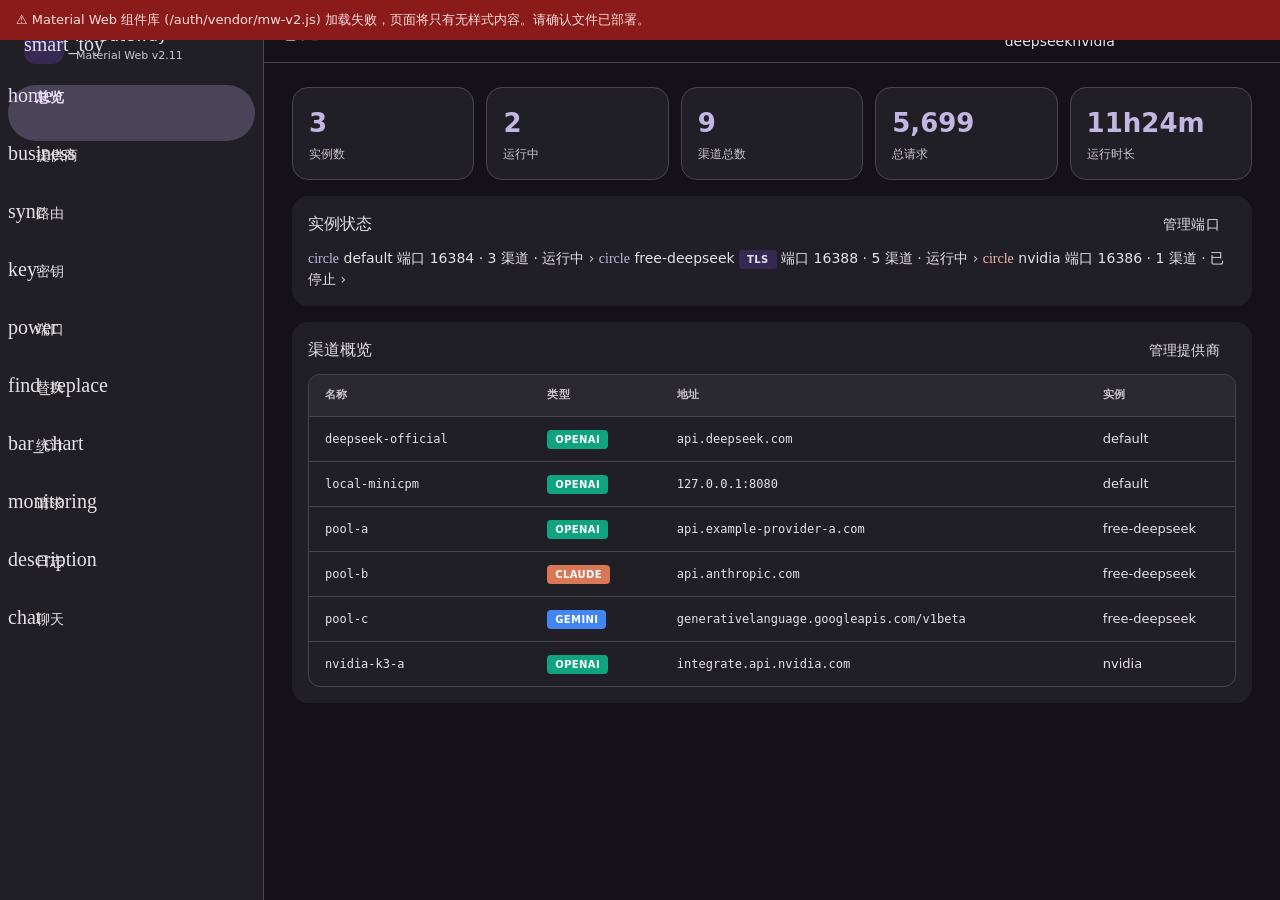
==== commit 5eb0e7f3: "面板入口: /admin/m3 → /auth?key=<adminKey>(入口令牌校验, 资源路径同步)" ====
--- a/m3/v2/index.html
+++ b/m3/v2/index.html
@@ -358,11 +358,11 @@
 md-navigation-bar    {--md-navigation-bar-container-height:64px;--md-navigation-bar-icon-size:22px;
                       --md-navigation-bar-label-text-size:12px;--md-navigation-bar-label-text-line-height:16px}
 /* emoji 图标: md-icon 默认按 Material Symbols 字体渲染(外链不可达), 改用系统字体并允许 emoji 着色 */
-/* Material Symbols Outlined: 本地字体(/admin/m3/vendor/), 零 CDN 依赖 */
+/* Material Symbols Outlined: 本地字体(/auth/vendor/), 零 CDN 依赖 */
 @font-face{
   font-family:'Material Symbols Outlined';
   font-style:normal;font-weight:400;
-  src:url('/admin/m3/vendor/material-symbols-outlined.woff2') format('woff2');
+  src:url('/auth/vendor/material-symbols-outlined.woff2') format('woff2');
   font-display:block}
 /* 非 md-icon 场景(logo/头像/tag 内小图标)通用词形图标类 */
 .msym{font-family:'Material Symbols Outlined';font-weight:normal;font-style:normal;
@@ -458,8 +458,19 @@
           <md-switch id="rt-redact"></md-switch>
           <div style="min-width:0">
             <div style="font-size:14px">隐私过滤</div>
-            <div style="font-size:12px;color:var(--md-sys-color-on-surface-variant)">转发前把请求里的密钥/token(sk-…、Bearer、GitHub/AWS/Google 等格式)替换为 *** ; 重启实例生效</div>
+            <div style="font-size:12px;color:var(--md-sys-color-on-surface-variant)">转发前把请求里的密钥与敏感信息(API Key/Bearer/邮箱/手机号/身份证/银行卡/内网 IP)替换为 *** ; 保存后热重载生效</div>
           </div>
+        </div>
+        <div style="display:flex;align-items:center;gap:10px;margin-bottom:16px;padding:10px 14px;border:1px solid var(--md-sys-color-outline-variant);border-radius:12px">
+          <md-switch id="rt-redactRes"></md-switch>
+          <div style="min-width:0">
+            <div style="font-size:14px">响应过滤</div>
+            <div style="font-size:12px;color:var(--md-sys-color-on-surface-variant)">上游返回的正文/思考/工具参数也做同样打码(流式逐片处理, 跨片密钥不漏); 保存后热重载生效</div>
+          </div>
+        </div>
+        <div style="display:flex;flex-direction:column;gap:8px;margin-bottom:16px;padding:10px 14px;border:1px solid var(--md-sys-color-outline-variant);border-radius:12px">
+          <md-outlined-text-field id="rt-redactExtra" type="textarea" rows="3" label="自定义规则(每行一条正则, 如 工号[0-9]+)" style="width:100%"></md-outlined-text-field>
+          <div style="font-size:12px;color:var(--md-sys-color-on-surface-variant)">内置规则: API Key / Bearer / 邮箱 / 手机号 / 身份证 / 银行卡 / 内网 IP</div>
         </div>
         <div style="display:flex;align-items:center;gap:10px;margin-bottom:16px;padding:10px 14px;border:1px solid var(--md-sys-color-outline-variant);border-radius:12px;flex-wrap:wrap">
           <md-switch id="rt-modelSync"></md-switch>
@@ -619,7 +630,7 @@
 <script type="module">
 // ============ Material Web 组件库(本地 vendor, 零外部依赖) ============
 // 说明: 该 bundle 已把 lit 完全内联, 无裸模块引用, 故浏览器可直接加载。
-const MW_OK = await import('/admin/m3/vendor/mw-v2.js').then(()=>true).catch(e=>{
+const MW_OK = await import('/auth/vendor/mw-v2.js').then(()=>true).catch(e=>{
   console.error('[MW] 组件库加载失败:', e); return false;
 });
 
@@ -993,6 +1004,8 @@
     const r=cfg.routing||{};
     $('#rt-maxRetry').value=String(r.maxRetry??3); $('#rt-timeout').value=String(r.timeoutSec??60); $('#rt-cooldown').value=String(r.cooldownSec??30);
     $('#rt-redact').selected=!((cfg.redact||{}).enable===false);
+    $('#rt-redactRes').selected=!!((cfg.redact||{}).response);
+    $('#rt-redactExtra').value=((cfg.redact||{}).extra||[]).join('\n');
     $('#rt-modelSync').selected=!((cfg.modelSync||{}).enable===false);
     $('#rt-syncInterval').value=String((cfg.modelSync||{}).intervalHours??24);
     $('#rt-channels').innerHTML='<md-list>'+(cfg.channels||[]).map(ch=>listItem({
@@ -1537,9 +1550,10 @@
   try{
     await adapter.saveConfig(Store.inst,{routing:{
       maxRetry:+$('#rt-maxRetry').value||0, timeoutSec:+$('#rt-timeout').value||0, cooldownSec:+$('#rt-cooldown').value||0 },
-      redact:{enable:!!$('#rt-redact').selected},
+      redact:{enable:!!$('#rt-redact').selected, response:!!$('#rt-redactRes').selected,
+        extra:$('#rt-redactExtra').value.split('\n').map(x=>x.trim()).filter(Boolean)},
       modelSync:{enable:!!$('#rt-modelSync').selected, intervalHours:+$('#rt-syncInterval').value||24}});
-    snack('已保存 (重启实例后生效)'); await renderRouting();
+    snack('已保存 (热重载生效)'); await renderRouting();
   }catch(e){ snack(e.message,true); }
 }
 async function doInstanceAction(name,cmd){
@@ -1656,7 +1670,7 @@
 
 // ============ 启动 ============
 if(!MW_OK){
-  $('#compatBar').textContent='⚠ Material Web 组件库 (/admin/m3/vendor/mw-v2.js) 加载失败，页面将只有无样式内容。请确认文件已部署。';
+  $('#compatBar').textContent='⚠ Material Web 组件库 (/auth/vendor/mw-v2.js) 加载失败，页面将只有无样式内容。请确认文件已部署。';
   $('#compatBar').classList.add('show');
 }
 $('#keyBtn').addEventListener('click',openKeyDialog);
